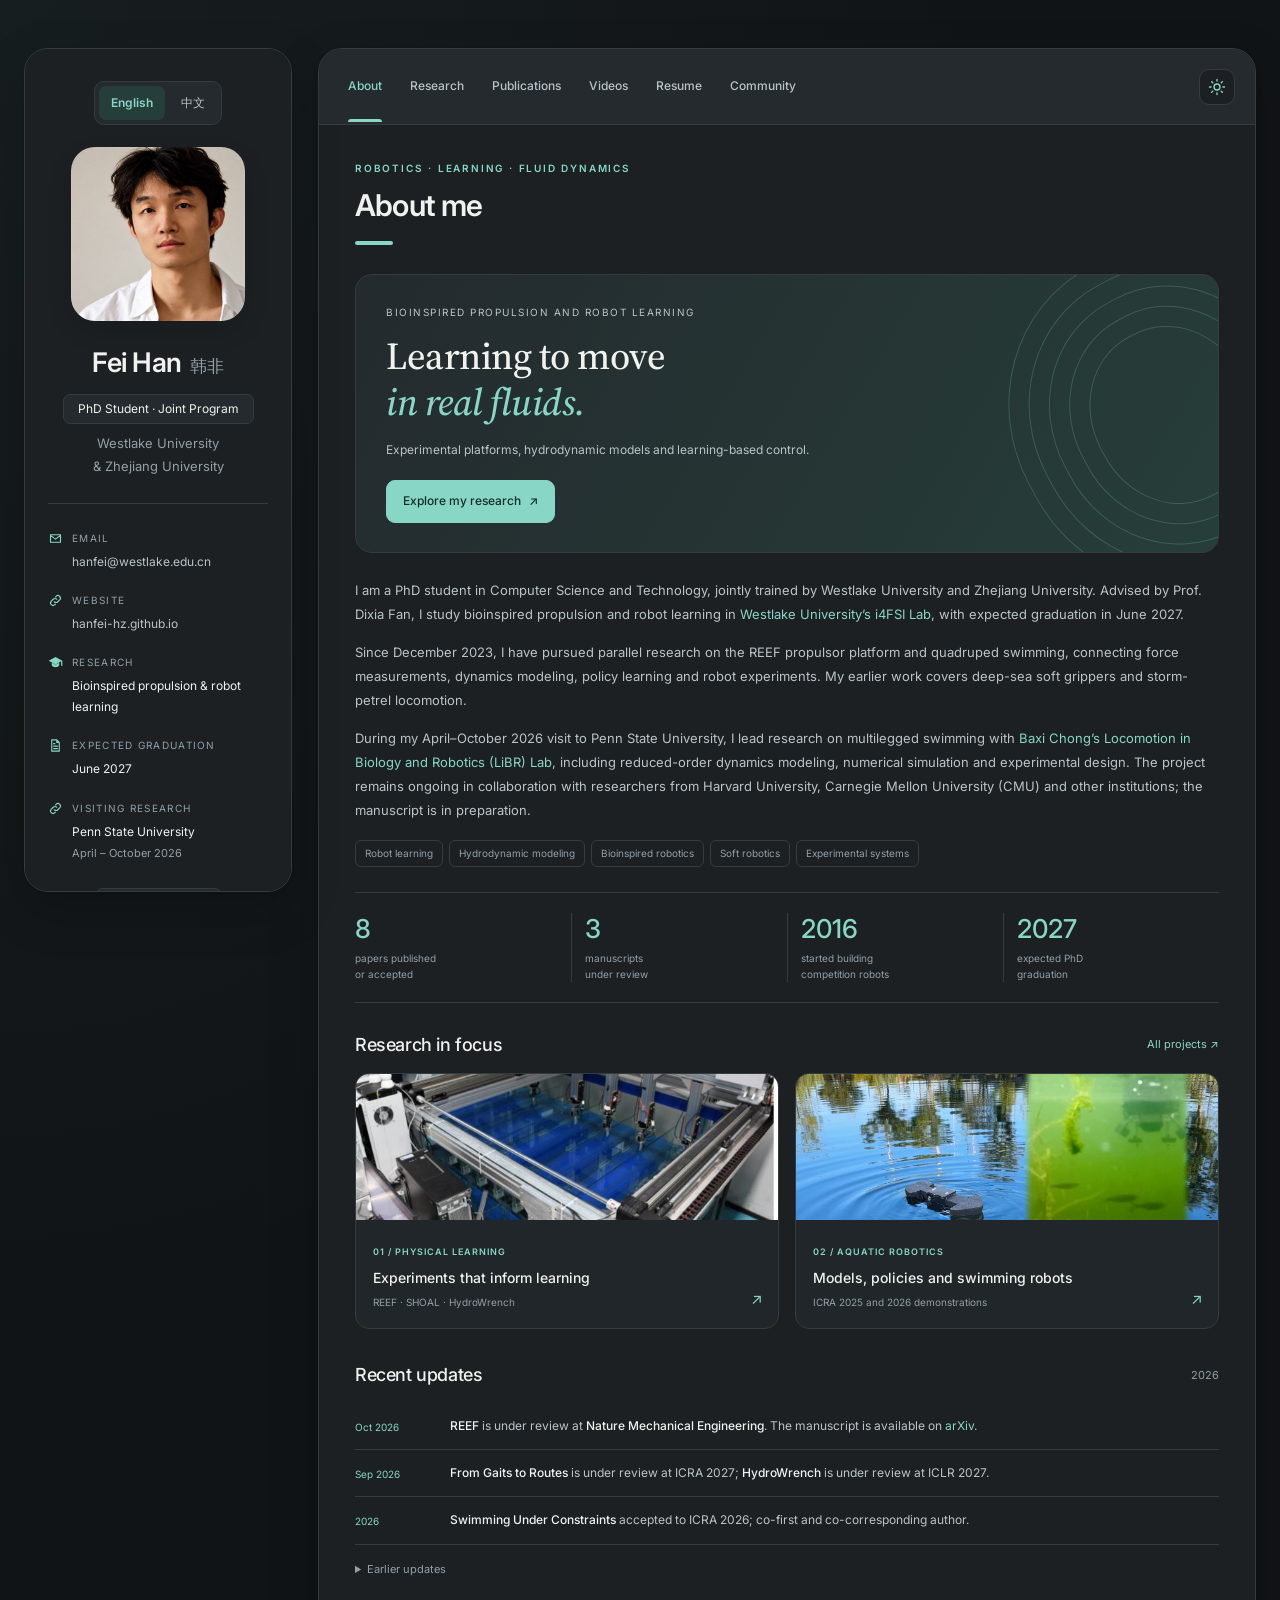
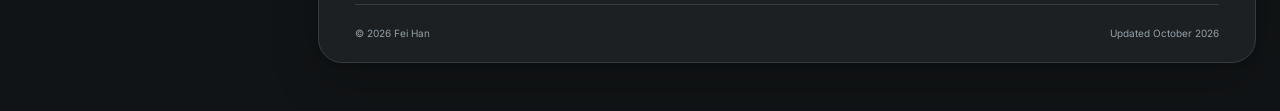
==== index.html @ a7df4912 "Clarify visiting research leadership and simplify RoboMaster roles" ====
<!DOCTYPE html>
<html lang="en"><head><meta charset="UTF-8"><meta name="viewport" content="width=device-width, initial-scale=1.0">
<title>Fei Han · Robot Learning and Bioinspired Robotics</title><meta name="description" content="Fei Han, PhD student jointly trained by Westlake University and Zhejiang University. Bioinspired propulsion, robot learning, hydrodynamic modeling and soft robotics. Expected graduation: June 2027."><meta property="og:title" content="Fei Han · Robotics Research"><meta property="og:description" content="Fei Han, PhD student jointly trained by Westlake University and Zhejiang University. Bioinspired propulsion, robot learning, hydrodynamic modeling and soft robotics. Expected graduation: June 2027."><meta property="og:image" content="https://hanfei-hz.github.io/assets/img/shoal.jpg"><meta property="og:url" content="https://hanfei-hz.github.io/"><meta property="og:locale" content="en_US">
<link rel="canonical" href="https://hanfei-hz.github.io/"><link rel="alternate" hreflang="en" href="https://hanfei-hz.github.io/"><link rel="alternate" hreflang="zh-CN" href="https://hanfei-hz.github.io/zh.html"><link rel="alternate" hreflang="x-default" href="https://hanfei-hz.github.io/"><link rel="icon" href="./assets/favicon.svg" type="image/svg+xml">
<script>document.documentElement.dataset.theme='dark';try{var t=localStorage.getItem('theme');if(t==='light'||t==='dark')document.documentElement.dataset.theme=t;}catch(e){}</script>
<script src="./assets/js/language.js?v=20261021"></script>
<link rel="preconnect" href="https://fonts.googleapis.com"><link rel="preconnect" href="https://fonts.gstatic.com" crossorigin><link href="https://fonts.googleapis.com/css2?family=Inter:wght@400;500;600;700&family=Source+Serif+4:opsz,wght@8..60,500;8..60,600&display=swap" rel="stylesheet"><link rel="stylesheet" href="./assets/css/main.css?v=20261021"></head>
<body><a class="skip-link" href="#about">Skip to content</a><svg width="0" height="0" style="position:absolute" aria-hidden="true">
    <symbol id="i-mail" viewBox="0 0 24 24"><path fill="none" stroke="currentColor" stroke-width="1.8" stroke-linecap="round" stroke-linejoin="round" d="M4 6h16v12H4z M4 7l8 6 8-6"/></symbol>
    <symbol id="i-scholar" viewBox="0 0 24 24"><path fill="currentColor" d="M12 3 1 9l11 6 9-4.9V17h2V9L12 3zm-6 9.2V16c0 1.7 2.7 3.5 6 3.5s6-1.8 6-3.5v-3.8l-6 3.3-6-3.3z"/></symbol>
    <symbol id="i-github" viewBox="0 0 24 24"><path fill="currentColor" d="M12 2a10 10 0 0 0-3.2 19.5c.5.1.7-.2.7-.5v-1.7c-2.8.6-3.4-1.3-3.4-1.3-.5-1.2-1.1-1.5-1.1-1.5-.9-.6.1-.6.1-.6 1 .1 1.5 1 1.5 1 .9 1.6 2.4 1.1 3 .9.1-.7.4-1.1.6-1.4-2.2-.3-4.6-1.1-4.6-5 0-1.1.4-2 1-2.7-.1-.3-.4-1.3.1-2.7 0 0 .8-.3 2.7 1a9.4 9.4 0 0 1 5 0c1.9-1.3 2.7-1 2.7-1 .5 1.4.2 2.4.1 2.7.6.7 1 1.6 1 2.7 0 3.9-2.4 4.7-4.6 5 .4.3.7.9.7 1.9V21c0 .3.2.6.7.5A10 10 0 0 0 12 2z"/></symbol>
    <symbol id="i-rg" viewBox="0 0 24 24"><path fill="currentColor" d="M3 3h18v18H3V3zm5.3 4.2c-1.7 0-2.6.9-2.6 2.9v4.7c0 1.4.5 2 1.6 2h1.6v-1.2h-.9c-.6 0-.8-.3-.8-1v-4.4c0-1.3.4-1.8 1.2-1.8.7 0 1 .4 1 1.2V17h1.5V9.9c0-1.8-.8-2.7-2.6-2.7zm6.8 0c-1.6 0-2.5.9-2.5 2.6v4.6c0 1.8.9 2.7 2.5 2.7s2.5-.9 2.5-2.7v-2.1h-2.4v1.1h1v1.1c0 .9-.4 1.3-1.1 1.3s-1.1-.4-1.1-1.3V9.8c0-.9.4-1.3 1.1-1.3s1.1.4 1.1 1.3v.6h1.4v-.6c0-1.7-.9-2.6-2.5-2.6z"/></symbol>
    <symbol id="i-cv" viewBox="0 0 24 24"><path fill="none" stroke="currentColor" stroke-width="1.8" stroke-linecap="round" stroke-linejoin="round" d="M14 3H6v18h12V7l-4-4zm0 0v4h4M9 13h6M9 17h6M9 9h2"/></symbol>
    <symbol id="i-pdf" viewBox="0 0 24 24"><path fill="none" stroke="currentColor" stroke-width="1.8" stroke-linecap="round" stroke-linejoin="round" d="M14 3H6v18h12V7l-4-4zm0 0v4h4"/></symbol>
    <symbol id="i-link" viewBox="0 0 24 24"><path fill="none" stroke="currentColor" stroke-width="1.8" stroke-linecap="round" stroke-linejoin="round" d="M10 14a4 4 0 0 0 5.7 0l3-3a4 4 0 0 0-5.7-5.7l-1 1M14 10a4 4 0 0 0-5.7 0l-3 3a4 4 0 0 0 5.7 5.7l1-1"/></symbol>
    <symbol id="i-play" viewBox="0 0 24 24"><path fill="currentColor" d="M8 5v14l11-7z"/></symbol>
    <symbol id="i-code" viewBox="0 0 24 24"><path fill="none" stroke="currentColor" stroke-width="1.8" stroke-linecap="round" stroke-linejoin="round" d="m8 8-4 4 4 4m8-8 4 4-4 4m-6 3 4-14"/></symbol>
    <symbol id="i-quote" viewBox="0 0 24 24"><path fill="none" stroke="currentColor" stroke-width="1.8" stroke-linecap="round" stroke-linejoin="round" d="M8 9H5v6h4V9m0 6c0 2-1 3-3 3m12-9h-3v6h4V9m0 6c0 2-1 3-3 3"/></symbol>
    <symbol id="i-sun" viewBox="0 0 24 24"><g fill="none" stroke="currentColor" stroke-width="1.8" stroke-linecap="round"><circle cx="12" cy="12" r="4"/><path d="M12 2v2M12 20v2M4.9 4.9l1.4 1.4M17.7 17.7l1.4 1.4M2 12h2M20 12h2M4.9 19.1l1.4-1.4M17.7 6.3l1.4-1.4"/></g></symbol>
    <symbol id="i-moon" viewBox="0 0 24 24"><path fill="none" stroke="currentColor" stroke-width="1.8" stroke-linejoin="round" d="M20 14.5A8 8 0 0 1 9.5 4 8 8 0 1 0 20 14.5z"/></symbol>
    <symbol id="i-menu" viewBox="0 0 24 24"><path fill="none" stroke="currentColor" stroke-width="1.8" stroke-linecap="round" d="M4 7h16M4 12h16M4 17h16"/></symbol>
  </svg>
<div class="site-shell" id="top"><aside class="profile-card" aria-label="Profile">
      <nav class="language-switch" aria-label="Language"><a href="./index.html?lang=en" data-language="en" lang="en" aria-current="page">English</a><a href="./zh.html?lang=zh" data-language="zh" lang="zh-CN" >中文</a></nav>
      <div class="profile-top"><img class="portrait" src="./assets/img/portrait-neutral.jpg" alt="Portrait of Fei Han" width="560" height="558"><div class="profile-identity"><h1>Fei Han <span lang="zh-CN">韩非</span></h1><p class="role-label">PhD Student · Joint Program</p><p class="profile-affiliation">Westlake University<br>&amp; Zhejiang University</p></div></div>
      <button class="contact-toggle" id="contact-toggle" aria-expanded="false" aria-controls="profile-details">Contact &amp; links <span aria-hidden="true">⌄</span></button>
      <div class="profile-details" id="profile-details"><div class="profile-divider"></div><dl class="profile-facts">
      <div><dt><svg class="ic" aria-hidden="true"><use href="#i-mail"/></svg> Email</dt><dd><a href="mailto:hanfei@westlake.edu.cn">hanfei@westlake.edu.cn</a></dd></div>
      <div><dt><svg class="ic" aria-hidden="true"><use href="#i-link"/></svg> Website</dt><dd><a href="https://hanfei-hz.github.io/">hanfei-hz.github.io</a></dd></div>
      <div><dt><svg class="ic" aria-hidden="true"><use href="#i-scholar"/></svg> Research</dt><dd>Bioinspired propulsion &amp; robot learning</dd></div>
      <div><dt><svg class="ic" aria-hidden="true"><use href="#i-cv"/></svg> Expected graduation</dt><dd>June 2027</dd></div>
      <div><dt><svg class="ic" aria-hidden="true"><use href="#i-link"/></svg> Visiting research</dt><dd>Penn State University<span>April – October 2026</span></dd></div></dl>
      <ul class="links"><li><a class="pill" href="https://scholar.google.com/citations?user=3WVj0IoAAAAJ" target="_blank" rel="noopener"><svg class="ic" aria-hidden="true"><use href="#i-scholar"/></svg>Google Scholar</a></li><li><a class="pill" href="https://github.com/HanFei-hz" target="_blank" rel="noopener"><svg class="ic" aria-hidden="true"><use href="#i-github"/></svg>GitHub</a></li><li><a class="pill" href="https://www.researchgate.net/profile/Fei-Han-60" target="_blank" rel="noopener"><svg class="ic" aria-hidden="true"><use href="#i-rg"/></svg>ResearchGate</a></li><li><a class="pill pill-solid" href="#experience"><svg class="ic" aria-hidden="true"><use href="#i-cv"/></svg>CVs in English &amp; Chinese</a></li></ul>
      <p class="profile-note">Experiments, models and learning<br>for robots in real fluids.</p></div></aside><main class="content-card" id="main-content"><header class="panel-toolbar"><nav class="tab-nav" aria-label="Main sections"><a class="tab-link" id="tab-about" href="#about" aria-controls="about">About</a><a class="tab-link" id="tab-research" href="#research" aria-controls="research">Research</a><a class="tab-link" id="tab-publications" href="#publications" aria-controls="publications">Publications</a><a class="tab-link" id="tab-videos" href="#videos" aria-controls="videos">Videos</a><a class="tab-link" id="tab-experience" href="#experience" aria-controls="experience">Resume</a><a class="tab-link" id="tab-life" href="#life" aria-controls="life">Community</a></nav><button class="icon-btn" id="theme-toggle" aria-label="Switch color theme"><svg class="ic ic-moon" aria-hidden="true"><use href="#i-moon"/></svg><svg class="ic ic-sun" aria-hidden="true"><use href="#i-sun"/></svg></button></header><section class="panel" id="about" aria-labelledby="tab-about" tabindex="0"><p class="eyebrow">Robotics · Learning · Fluid dynamics</p><h2 class="section-title">About me</h2>
      <div class="intro-banner"><p class="intro-label">Bioinspired propulsion and robot learning</p><h3>Learning to move<br><em>in real fluids.</em></h3><p>Experimental platforms, hydrodynamic models and learning-based control.</p><a class="pill pill-solid" href="#research">Explore my research <span aria-hidden="true">↗</span></a><div class="flow-art" aria-hidden="true"><i></i><i></i><i></i><i></i><i></i></div></div>
      <div class="bio"><p>I am a PhD student in Computer Science and Technology, jointly trained by Westlake University and Zhejiang University. Advised by Prof. Dixia Fan, I study bioinspired propulsion and robot learning in <a href="https://i4fsi.lab.westlake.edu.cn/" target="_blank" rel="noopener">Westlake University’s i4FSI Lab</a>, with expected graduation in June 2027.</p>
      <p>Since December 2023, I have pursued parallel research on the REEF propulsor platform and quadruped swimming, connecting force measurements, dynamics modeling, policy learning and robot experiments. My earlier work covers deep-sea soft grippers and storm-petrel locomotion.</p>
      <p>During my April–October 2026 visit to Penn State University, I lead research on multilegged swimming with <a href="https://sites.psu.edu/libr/" target="_blank" rel="noopener">Baxi Chong’s Locomotion in Biology and Robotics (LiBR) Lab</a>, including reduced-order dynamics modeling, numerical simulation and experimental design. The project remains ongoing in collaboration with researchers from Harvard University, Carnegie Mellon University (CMU) and other institutions; the manuscript is in preparation.</p></div>
      <ul class="tags"><li>Robot learning</li><li>Hydrodynamic modeling</li><li>Bioinspired robotics</li><li>Soft robotics</li><li>Experimental systems</li></ul>
      <section class="stats" aria-label="Research at a glance"><div><strong>8</strong><span>papers published<br>or accepted</span></div><div><strong>3</strong><span>manuscripts<br>under review</span></div><div><strong>2016</strong><span>started building<br>competition robots</span></div><div><strong>2027</strong><span>expected PhD<br>graduation</span></div></section>
      <div class="section-heading"><h3>Research in focus</h3><a href="#research">All projects ↗</a></div><div class="focus-grid"><a class="focus-card" href="#research"><img src="./assets/img/shoal.jpg" alt="SHOAL experimental platform" width="1200" height="721"><div><span class="theme-kicker">01 / Physical learning</span><h4>Experiments that inform learning</h4><p>REEF · SHOAL · HydroWrench</p></div><span class="card-arrow" aria-hidden="true">↗</span></a><a class="focus-card" href="#videos"><img src="./assets/img/lts_outdoor.jpg" alt="Quadrupedal swimming robot" width="1400" height="800"><div><span class="theme-kicker">02 / Aquatic robotics</span><h4>Models, policies and swimming robots</h4><p>ICRA 2025 and 2026 demonstrations</p></div><span class="card-arrow" aria-hidden="true">↗</span></a></div>
      <section class="news-block" id="news"><div class="section-heading"><h3>Recent updates</h3><span class="muted">2026</span></div><ol class="news">
      <li><time>Oct 2026</time><p><strong>REEF</strong> is under review at <strong>Nature Mechanical Engineering</strong>. The manuscript is available on <a href="https://arxiv.org/abs/2609.14254" target="_blank" rel="noopener">arXiv</a>.</p></li>
      <li><time>Sep 2026</time><p><strong>From Gaits to Routes</strong> is under review at ICRA 2027; <strong>HydroWrench</strong> is under review at ICLR 2027.</p></li>
      <li><time>2026</time><p><strong>Swimming Under Constraints</strong> accepted to ICRA 2026; co-first and co-corresponding author.</p></li></ol><details class="older-news"><summary>Earlier updates</summary><ol class="news"><li><time>Apr 2026</time><p>Started the April–October visiting appointment at Penn State University.</p></li><li><time>2025</time><p><strong>Learn to Swim</strong> published at ICRA 2025.</p></li><li><time>2023</time><p>Storm-petrel learning research published in <em>Bioinspiration &amp; Biomimetics</em>.</p></li></ol></details></section></section><section class="panel" id="research" aria-labelledby="tab-research" tabindex="0"><h2 class="section-title">Research projects</h2><p class="section-intro">My work links experimental systems with models and learning algorithms. The REEF platform and quadruped swimmer are parallel parts of a continuing doctoral research program.</p><article class="theme"><figure class="theme-media"><img src="./assets/img/shoal.jpg" alt="SHOAL experimental array" loading="lazy" class=""></figure><div class="theme-body"><p class="project-date">Dec 2023 – present · Doctoral research</p><h3>REEF and learning in real fluids</h3><p>Contribute to the REEF platform and learning-control pipeline: synchronized experiments, force-feedback data, hydrodynamic modeling, imitation learning, offline learning and online adaptation. Related work develops HydroWrench, a dataset and benchmark for dynamic-load reconstruction.</p><p class="theme-refs">Nature Mechanical Engineering · Under review / HydroWrench · ICLR 2027 · Under review</p></div></article><article class="theme"><figure class="theme-media"><img src="./assets/img/lts_outdoor.jpg" alt="Quadrupedal swimming robot in an outdoor pond" loading="lazy" class=""></figure><div class="theme-body"><p class="project-date">Dec 2023 – present · Parallel work with REEF</p><h3>Quadruped swimming and robot learning</h3><p>Collect experimental force data and build an LSTM hydrodynamic model for multi-objective gait optimization. Study safe reinforcement learning, leg-phase coordination, swimming behavior planning and skill distillation, connecting single-leg experiments with whole-robot validation.</p><p class="theme-refs">Learn to Swim · ICRA 2025 / Swimming Under Constraints · ICRA 2026 / From Gaits to Routes · ICRA 2027</p></div></article><div class="service-card"><h3>Applied collaboration with DEEP Robotics</h3><p class="project-date">Arctic expedition application · Aug 2025</p><p>The collaboration adopted my force-testing, modeling and motion-parameter-optimization framework. I participated in discussions on specialized foot design as a project contributor.</p></div><h3 class="section-subtitle">Visiting and earlier research</h3><div class="service-card"><p class="project-date">Apr 2026 – present · Visit to Penn State: Apr – Oct 2026</p><h3>Multilegged swimming</h3><p>Lead research on multilegged swimming, including reduced-order dynamics modeling, numerical simulation and experimental design. This ongoing project involves collaboration with researchers from Harvard University, Carnegie Mellon University (CMU) and other institutions. The manuscript is in preparation.</p><p class="theme-refs"><a href="https://sites.psu.edu/libr/" target="_blank" rel="noopener">Baxi Chong’s LiBR Lab · Penn State</a></p></div><article class="theme"><figure class="theme-media"><img src="./assets/img/petrel_model.jpg" alt="Storm-petrel morphological model" loading="lazy" class="fit"></figure><div class="theme-body"><p class="project-date">Jul 2022 – Oct 2023 · Westlake University</p><h3>Storm-petrel locomotion</h3><p>Combine air–water modeling with deep reinforcement learning to study pattering and sea-anchoring. This project began during my research-assistant appointment and continued into the beginning of my PhD.</p><p class="theme-refs">Bioinspiration &amp; Biomimetics · 2023 · Co-first author</p></div></article><article class="theme"><figure class="theme-media"><img src="./assets/img/soft-gripper.jpg" alt="Deep-sea soft gripper prototype" loading="lazy" class="fit"></figure><div class="theme-body"><p class="project-date">Sep 2019 – Jun 2022 · MEng research</p><h3>Deep-sea soft robotic gripper</h3><p>As a core student contributor, led structural design, fabrication, sensing and control development. Discussed technical approaches with my advisor and guided junior students in implementation and experiments. Also contributed to background research and preparation of project proposal materials.</p><p class="theme-refs">NSFC Major Research Plan Integrated Project 92048302 · Fundamental Research on Robots Combining Rigid, Flexible and Soft Structures for Operations in Extreme Environments</p></div></article><article class="theme"><figure class="theme-media"><img src="./assets/img/robomaster-team.webp" alt="RoboMaster robots and Zhengzhou University team" loading="lazy" class="fit"></figure><div class="theme-body"><p class="project-date">Sep 2016 – 2019 · Zhengzhou University</p><h3>RoboMaster development and team leadership</h3><p>Participated in the 2017, 2018 and 2019 seasons; captain in the 2017–2018 academic year. Developed STM32 hardware and C control software for infantry, hero, engineer, aerial and sentry robots. As captain, coordinated technical planning, task allocation, schedules and system integration.</p><p class="theme-refs">Embedded systems · Robot integration · Team coordination</p></div></article></section><section class="panel" id="publications" aria-labelledby="tab-publications" tabindex="0"><div class="section-head"><h2 class="section-title">Publications</h2><div class="filters" role="group" aria-label="Filter publications"><button class="chip is-active" data-filter="all">All</button><button class="chip" data-filter="published">Published / accepted</button><button class="chip" data-filter="review">Under review</button></div></div><p class="legend">* Equal contribution · ✉ Corresponding author · My name is in bold.</p><h3 class="pub-group" data-group="published">Published and accepted</h3><ol class="pubs"><li class="pub " data-status="published"><figure class="pub-thumb"><img src="./assets/img/saferl_framework.jpg" alt="Swimming Under Constraints: A Safe Reinforcement Learning Framework for Quadrupedal Bio-Inspired Propulsion" loading="lazy"></figure><div class="pub-body"><p class="venue"><span class="badge badge-pub">Accepted</span> ICRA 2026</p><h4>Swimming Under Constraints: A Safe Reinforcement Learning Framework for Quadrupedal Bio-Inspired Propulsion</h4><p class="authors">Xinyu Cui*, <b>Fei Han</b>*✉, Hang Xu, Yongcheng Zeng, Luoyang Sun, Ruizhi Zhang, Jian Zhao, Haifeng Zhang, Weikun Li, Hao Chen, Jun Wang, Dixia Fan✉</p><p class="tldr">Studies safe reinforcement learning for quadrupedal swimming, combining force constraints, leg-phase coordination and transfer from single-leg policies to whole-body motion.</p><div class="pub-links"><a href="https://arxiv.org/abs/2603.04073" target="_blank" rel="noopener">arXiv</a><a href="https://arxiv.org/pdf/2603.04073v1" target="_blank" rel="noopener">PDF</a><a href="#video-icra2026">Video</a><button data-bib="bib-saferl"><svg class="ic" aria-hidden="true"><use href="#i-quote"/></svg>BibTeX</button></div></div></li><li class="pub " data-status="published"><figure class="pub-thumb"><img src="./assets/img/lts_experiment.jpg" alt="Learn to Swim: Data-Driven LSTM Hydrodynamic Model for Quadruped Robot Gait Optimization" loading="lazy"></figure><div class="pub-body"><p class="venue"><span class="badge badge-pub">Published</span> ICRA 2025 · pp. 10261–10267</p><h4>Learn to Swim: Data-Driven LSTM Hydrodynamic Model for Quadruped Robot Gait Optimization</h4><p class="authors"><b>Fei Han</b>, Pengming Guo, Hao Chen, Weikun Li, Jingbo Ren, Naijun Liu, Ning Yang, Dixia Fan✉</p><p class="tldr">Builds an LSTM hydrodynamic model from experimental force data and uses it for multi-objective swimming-gait optimization and robot validation.</p><div class="pub-links"><a href="https://doi.org/10.1109/ICRA55743.2025.11128080" target="_blank" rel="noopener">DOI</a><a href="https://arxiv.org/abs/2505.03146" target="_blank" rel="noopener">arXiv</a><a href="https://github.com/HanFei-hz/Dog_LSTM" target="_blank" rel="noopener">Code</a><a href="#video-icra2025">Video</a><button data-bib="bib-lts"><svg class="ic" aria-hidden="true"><use href="#i-quote"/></svg>BibTeX</button></div></div></li><li class="pub " data-status="published"><figure class="pub-thumb"><img src="./assets/img/petrel_drl.jpg" alt="Exploring Storm Petrel Pattering and Sea-Anchoring Using Deep Reinforcement Learning" loading="lazy"></figure><div class="pub-body"><p class="venue"><span class="badge badge-pub">Published</span> Bioinspiration &amp; Biomimetics · 2023 · 18(6): 066016</p><h4>Exploring Storm Petrel Pattering and Sea-Anchoring Using Deep Reinforcement Learning</h4><p class="authors">Jiaqi Xue*, <b>Fei Han</b>*, Brett Klaassen van Oorschot, Glenna Clifton, Dixia Fan✉</p><p class="tldr">Combines a morphological model, air–water forces and deep reinforcement learning to study storm-petrel pattering and sea-anchoring behaviors.</p><div class="pub-links"><a href="https://doi.org/10.1088/1748-3190/ad00a2" target="_blank" rel="noopener">DOI</a><button data-bib="bib-petrel"><svg class="ic" aria-hidden="true"><use href="#i-quote"/></svg>BibTeX</button></div></div></li><li class="pub pub-compact" data-status="published"><div class="pub-body"><p class="venue"><span class="badge badge-pub">Published</span> Physics of Fluids · 2023 · 35(10): 101914</p><h4>Force Decomposition on Flapping Flexible Plate via Impulse Theory and Dynamic Mode Decomposition</h4><p class="authors">Linlin Kang, Shiying Xiong, Buchen Wu, Chao Li, Mingming Ge, Dehan Yuan, <b>Fei Han</b>, Weicheng Cui</p><p class="tldr">Uses impulse theory and dynamic mode decomposition to analyze fluid forces on a flapping flexible plate.</p><div class="pub-links"><a href="https://doi.org/10.1063/5.0169989" target="_blank" rel="noopener">DOI</a></div></div></li><li class="pub pub-compact" data-status="published"><div class="pub-body"><p class="venue"><span class="badge badge-pub">Published</span> Physics of Fluids · 2023 · 35(9): 091904</p><h4>Propulsive Performance and Vortex Dynamics of Jellyfish-like Propulsion with Burst-and-Coast Strategy</h4><p class="authors">Linlin Kang, An-Kang Gao, <b>Fei Han</b>, Weicheng Cui, Xi-Yun Lu</p><p class="tldr">Examines the propulsion and vortex dynamics of jellyfish-like motion using a burst-and-coast strategy.</p><div class="pub-links"><a href="https://doi.org/10.1063/5.0160878" target="_blank" rel="noopener">DOI</a></div></div></li><li class="pub " data-status="published"><figure class="pub-thumb"><img src="./assets/img/soft-gripper.jpg" alt="Design of a Composite-Cavity Bioinspired Soft Hand for Underwater Grasping" loading="lazy"></figure><div class="pub-body"><p class="venue"><span class="badge badge-pub">Published</span> Robot · 2023 · 45(2): 207–217 · In Chinese</p><h4>Design of a Composite-Cavity Bioinspired Soft Hand for Underwater Grasping</h4><p class="authors"><b>Fei Han</b>, Daohui Zhang, Xingang Zhao, et al.</p><p class="tldr">Develops a composite-cavity soft gripper for underwater manipulation, covering structural design, fabrication and experimental evaluation.</p><div class="pub-links"><a href="https://doi.org/10.13973/j.cnki.robot.210473" target="_blank" rel="noopener">DOI</a></div></div></li><li class="pub " data-status="published"><figure class="pub-thumb"><img src="./assets/img/soft-gripper-control.webp" alt="Human-Robot Interaction Control of a Soft Hand Based on a Curvature Prediction Model" loading="lazy"></figure><div class="pub-body"><p class="venue"><span class="badge badge-pub">Published</span> Automation &amp; Instrumentation · 2022 · 37(7): 43–47 · In Chinese</p><h4>Human-Robot Interaction Control of a Soft Hand Based on a Curvature Prediction Model</h4><p class="authors"><b>Fei Han</b>, Daohui Zhang, Xingang Zhao</p><p class="tldr">Models soft-finger bending with an LSTM predictor and develops human–robot interaction control with a data glove.</p><div class="pub-links"><a href="https://doi.org/10.19557/j.cnki.1001-9944.2022.07.009" target="_blank" rel="noopener">DOI</a></div></div></li><li class="pub pub-compact" data-status="published"><div class="pub-body"><p class="venue"><span class="badge badge-pub">Published</span> IEEE ROBIO · 2021</p><h4>An Underwater Soft Claw Based on Bionic Principle</h4><p class="authors">Yanxu Sun, <b>Fei Han</b>, Daohui Zhang, Xingang Zhao, Dan Ye</p><p class="tldr">Investigates the design and operation of a bioinspired soft claw for underwater grasping.</p><div class="pub-links"></div></div></li></ol><h3 class="pub-group" data-group="review">Under review</h3><ol class="pubs"><li class="pub " data-status="review"><figure class="pub-thumb"><img src="./assets/img/reef_overview.jpg" alt="Embracing Flow Unsteadiness: A High-Throughput Learning Platform Enables Vortex-Exploiting Bioinspired Propulsion" loading="lazy"></figure><div class="pub-body"><p class="venue"><span class="badge badge-review">Under review</span> Nature Mechanical Engineering</p><h4>Embracing Flow Unsteadiness: A High-Throughput Learning Platform Enables Vortex-Exploiting Bioinspired Propulsion</h4><p class="authors"><b>Fei Han</b>*, Xinyu Cui*, Zhipeng Wang*, Ning Yang, Hang Xu, Haifeng Zhang, Zhongming Hu, Jun Wang, Junfeng Du, Dixia Fan✉</p><p class="tldr">REEF combines the SHOAL experimental platform with imitation, offline and online learning to study propulsion policies that exploit unsteady fluid interactions.</p><div class="pub-links"><a href="https://arxiv.org/abs/2609.14254" target="_blank" rel="noopener">arXiv</a><a href="https://arxiv.org/pdf/2609.14254v1" target="_blank" rel="noopener">PDF</a><button data-bib="bib-reef"><svg class="ic" aria-hidden="true"><use href="#i-quote"/></svg>BibTeX</button></div></div></li><li class="pub pub-compact" data-status="review"><div class="pub-body"><p class="venue"><span class="badge badge-review">Under review</span> ICRA 2027</p><h4>From Gaits to Routes: Execution-Aware Hybrid Behavior Planning for Quadrupedal Swimming with Experiment-Calibrated Hydrodynamics</h4><p class="tldr">Studies hybrid behavior planning and skill distillation for quadrupedal swimming in an experiment-calibrated hydrodynamic simulator.</p><div class="pub-links"></div></div></li><li class="pub pub-compact" data-status="review"><div class="pub-body"><p class="venue"><span class="badge badge-review">Under review</span> ICLR 2027</p><h4>HydroWrench: A Dataset and Benchmark for Dynamic Load Reconstruction in Bioinspired Aquatic Mechanisms</h4><p class="tldr">Builds a dataset and evaluation benchmark for reconstructing dynamic loads from motion commands in bioinspired aquatic mechanisms.</p><div class="pub-links"></div></div></li></ol><p class="more">Also on <a href="https://scholar.google.com/citations?user=3WVj0IoAAAAJ" target="_blank" rel="noopener">Google Scholar</a>.</p></section><section class="panel" id="videos" aria-labelledby="tab-videos" tabindex="0"><h2 class="section-title">ICRA videos</h2><p class="section-intro">Quadrupedal swimming experiments on hydrodynamic modeling, gait optimization and safe reinforcement learning.</p><div class="videos"><figure class="video-card" id="video-icra2025"><div class="video-frame"><video controls preload="metadata" playsinline poster="./assets/img/icra2025-video-poster.jpg"><source src="./assets/videos/icra2025.mp4" type="video/mp4">Your browser does not support HTML video.</video></div><figcaption><span class="badge badge-pub">ICRA 2025</span> Learn to Swim</figcaption></figure><figure class="video-card" id="video-icra2026"><div class="video-frame"><video controls preload="metadata" playsinline poster="./assets/img/icra2026-video-poster.jpg"><source src="./assets/videos/icra2026.mp4" type="video/mp4">Your browser does not support HTML video.</video></div><figcaption><span class="badge badge-pub">ICRA 2026</span> Swimming Under Constraints</figcaption></figure></div></section><section class="panel" id="experience" aria-labelledby="tab-experience" tabindex="0"><h2 class="section-title">Education and experience</h2><h3 class="section-subtitle">Education</h3><ol class="timeline"><li><time>Aug 2023 – Jun 2027 (expected)</time><h4>Joint PhD Program · Westlake University &amp; Zhejiang University</h4><p>Computer Science and Technology · Advisor: Prof. Dixia Fan. Research at <a href="https://i4fsi.lab.westlake.edu.cn/" target="_blank" rel="noopener">Westlake University’s i4FSI Lab</a>.</p></li><li><time>Sep 2019 – Jun 2022</time><h4>MEng · University of Chinese Academy of Sciences</h4><p>Pattern Recognition and Intelligent Systems. Research at the State Key Laboratory of Robotics, Shenyang Institute of Automation, Chinese Academy of Sciences.</p></li><li><time>Sep 2015 – Jul 2019</time><h4>BEng · Zhengzhou University</h4><p>Measurement and Control Technology and Instruments.</p></li></ol><h3 class="section-subtitle">Research appointments</h3><ol class="timeline"><li><time>Apr – Oct 2026</time><h4>Visiting Scholar · Pennsylvania State University</h4><p><a href="https://sites.psu.edu/libr/" target="_blank" rel="noopener">Baxi Chong’s LiBR Lab</a>. Lead multilegged-swimming research, including reduced-order modeling, numerical simulation and experimental design. The collaboration continues beyond the visiting period.</p></li><li><time>Jul 2022 – Aug 2023</time><h4>Research Assistant · Westlake University</h4><p>Storm-petrel locomotion research, modeling, data analysis and scientific writing.</p></li></ol><h3 class="section-subtitle">Research timeline</h3><ol class="timeline"><li><time>Apr 2026 – present</time><h4>Multilegged swimming collaboration</h4><p>Lead multilegged-swimming research and experimental design in an ongoing collaboration with Baxi Chong’s team and researchers from Harvard University, Carnegie Mellon University and other institutions; manuscript in preparation.</p></li><li><time>Dec 2023 – present</time><h4>Bioinspired propulsion and robot learning</h4><p>REEF and quadruped swimming experiments developed in parallel; papers are milestones within this continuing research.</p></li><li><time>Jul 2022 – Oct 2023</time><h4>Storm-petrel locomotion</h4><p>Research-assistant stage through early PhD study.</p></li><li><time>Sep 2019 – Jun 2022</time><h4>Deep-sea soft robotic gripper</h4><p>Personal MEng research period; design, fabrication, sensing, control and proposal preparation.</p></li><li><time>Sep 2016 – 2019</time><h4>RoboMaster</h4><p>Captain, 2017–2018 academic year.</p></li></ol><h3 class="section-subtitle">Download a CV</h3><p class="section-intro">Two-page CVs with QR codes for my homepage and research groups. Choose the research context and language.</p><div class="cv-downloads"><article class="cv-option"><h3>Industry research</h3><p>Projects, technical contributions and team leadership.</p><div class="pub-links"><a href="./assets/files/cv-industry-en.pdf?v=20261021-lead" target="_blank" rel="noopener" lang="en">English PDF <svg class="ic" aria-hidden="true"><use href="#i-pdf"/></svg></a><a href="./assets/files/cv-industry-zh.pdf?v=20261021-lead" target="_blank" rel="noopener" lang="zh-CN">中文 PDF <svg class="ic" aria-hidden="true"><use href="#i-pdf"/></svg></a></div></article><article class="cv-option"><h3>Academic research</h3><p>Research, publications and academic service.</p><div class="pub-links"><a href="./assets/files/cv-academic-en.pdf?v=20261021-lead" target="_blank" rel="noopener" lang="en">English PDF <svg class="ic" aria-hidden="true"><use href="#i-pdf"/></svg></a><a href="./assets/files/cv-academic-zh.pdf?v=20261021-lead" target="_blank" rel="noopener" lang="zh-CN">中文 PDF <svg class="ic" aria-hidden="true"><use href="#i-pdf"/></svg></a></div></article></div><h3 class="section-subtitle">Selected honors</h3><ul class="achievement-list"><li><time>2017 / 2018</time><p>RoboMaster · Third Prize in the 2017 Western Regional and 2018 Central Regional competitions.</p></li><li><time>2017</time><p>National Undergraduate Electronics Design Contest · Second Prize, Henan Region, undergraduate division.</p></li><li><time>2018</time><p>Zhengzhou University “Creating Youth” Entrepreneurship Competition · Special Prize for the 3D Scanner project.</p></li></ul></section><section class="panel" id="life" aria-labelledby="tab-life" tabindex="0"><h2 class="section-title">Service and community</h2><p class="section-intro">Teaching through outreach, organizing exchanges and contributing to campus life are part of my development as a researcher.</p><div class="service-grid"><article class="service-card"><h3>IROS 2025 campus visits and exchange</h3><p>As a core organizer and presenter for laboratory-hosted visits to Westlake University, welcomed professors, researchers and industry guests. Introduced the university, laboratory research and results, and discussed bioinspired robotics, fluid mechanics and intelligent control.</p></article><article class="service-card"><h3>Laboratory open days and science outreach</h3><p>Repeatedly hosted primary and secondary school visits organized by the School of Engineering, introducing research platforms and explaining bioinspired robotics and fluid mechanics.</p></article><article class="service-card"><h3>Conference volunteering</h3><p>Supported conference organization and on-site service at an intelligent-fluids academic meeting hosted by the School of Engineering.</p></article><article class="service-card"><h3>Undergraduate residential-college exchanges</h3><p>Shared research experiences and reflections on postgraduate study as a senior graduate student, helping undergraduates explore research and future study.</p></article><article class="service-card"><h3>Westlake University Xinyue Choir</h3><p>Participated in group rehearsals and university performances, learning through musical practice and collaboration.</p></article><article class="service-card"><h3>Exercise and life outside research</h3><p>Maintain regular exercise alongside research, with interests in badminton, fitness, singing and photography.</p></article></div><h3 class="section-subtitle">Engineering memories</h3><div class="archive-gallery"><figure><img src="./assets/img/robomaster-team.webp" alt="RoboMaster team and robot platforms" loading="lazy"><figcaption>RoboMaster robots and team during undergraduate study.</figcaption></figure><figure><img src="./assets/img/soft-gripper-control.webp" alt="Data-glove interaction with a soft robotic hand" loading="lazy"><figcaption>Data-glove interaction experiments with the soft gripper during MEng research.</figcaption></figure></div><h3 class="section-subtitle">Code and tools</h3><ul class="repos"><li><a href="https://github.com/HanFei-hz/Dog_LSTM" target="_blank" rel="noopener"><b>Dog_LSTM</b><span>LSTM hydrodynamics and gait optimization</span></a></li><li><a href="https://github.com/HanFei-hz/Leg_offlineDRL" target="_blank" rel="noopener"><b>Leg_offlineDRL</b><span>Offline reinforcement learning for a swimming leg</span></a></li><li><a href="https://github.com/HanFei-hz/WaterLily" target="_blank" rel="noopener"><b>WaterLily</b><span>CFD experiments for flapping and undulating bodies</span></a></li><li><a href="./assets/files/rl_explorer.html" target="_blank" rel="noopener"><b>RL Explorer</b><span>Interactive reinforcement-learning knowledge graph (English)</span></a></li></ul></section>
<footer class="footer"><p>© 2026 Fei Han</p><p>Updated October 2026</p></footer></main></div>
<dialog class="bib-dialog" id="bib-dialog"><form method="dialog"><div class="bib-head"><strong>BibTeX</strong><div><button type="button" class="chip" id="bib-copy">Copy</button><button class="chip">Close</button></div></div><pre id="bib-text"></pre></form></dialog>
<template id="bib-reef">@article{han2026reef,
  title   = {Embracing Flow Unsteadiness: A High-Throughput Learning Platform Enables Vortex-Exploiting Bioinspired Propulsion},
  author  = {Han, Fei and Cui, Xinyu and Wang, Zhipeng and Yang, Ning and Xu, Hang and Zhang, Haifeng and Hu, Zhongming and Wang, Jun and Du, Junfeng and Fan, Dixia},
  journal = {arXiv preprint arXiv:2609.14254},
  year    = {2026},
  doi     = {10.48550/arXiv.2609.14254}
}</template>
<template id="bib-saferl">@inproceedings{cui2026swimming,
  title     = {Swimming Under Constraints: A Safe Reinforcement Learning Framework for Quadrupedal Bio-Inspired Propulsion},
  author    = {Cui, Xinyu and Han, Fei and Xu, Hang and Zeng, Yongcheng and Sun, Luoyang and Zhang, Ruizhi and Zhao, Jian and Zhang, Haifeng and Li, Weikun and Chen, Hao and Wang, Jun and Fan, Dixia},
  booktitle = {2026 IEEE International Conference on Robotics and Automation (ICRA)},
  year      = {2026},
  note      = {arXiv:2603.04073}
}</template>
<template id="bib-lts">@inproceedings{han2025learn,
  title     = {Learn to Swim: Data-Driven LSTM Hydrodynamic Model for Quadruped Robot Gait Optimization},
  author    = {Han, Fei and Guo, Pengming and Chen, Hao and Li, Weikun and Ren, Jingbo and Liu, Naijun and Yang, Ning and Fan, Dixia},
  booktitle = {2025 IEEE International Conference on Robotics and Automation (ICRA)},
  pages     = {10261--10267},
  year      = {2025},
  doi       = {10.1109/ICRA55743.2025.11128080}
}</template>
<template id="bib-petrel">@article{xue2023exploring,
  title   = {Exploring storm petrel pattering and sea-anchoring using deep reinforcement learning},
  author  = {Xue, Jiaqi and Han, Fei and Klaassen van Oorschot, Brett and Clifton, Glenna and Fan, Dixia},
  journal = {Bioinspiration \& Biomimetics},
  volume  = {18},
  number  = {6},
  pages   = {066016},
  year    = {2023},
  doi     = {10.1088/1748-3190/ad00a2}
}</template>
<script src="./assets/js/main.js?v=20261021"></script>
<!-- Cloudflare Web Analytics -->
<script type="module" src="https://static.cloudflareinsights.com/beacon.min.js" data-cf-beacon='{"token": "4a9b78b9961f4cfc9258f3010cb69058"}'></script>
<!-- End Cloudflare Web Analytics -->
</body></html>
---- assets/css/main.css ----
/* Academic vCard: persistent profile and independently navigable panels. */
:root {
  --bg:#111416;
  --surface:#1c2023;
  --surface-2:#242a2e;
  --surface-3:#202629;
  --text:#f0f2ef;
  --text-2:#bbc3c8;
  --muted:#949fa6;
  --line:#353c40;
  --accent:#88d6c5;
  --accent-soft:#263e39;
  --accent-ink:#122f29;
  --pub:#9adbc8;
  --pub-bg:#263e35;
  --pre:#efcb8a;
  --pre-bg:#403626;
  --rev:#c5b8ed;
  --rev-bg:#363048;
  --shadow:0 18px 50px #0003,0 2px 5px #0002;
  --sans:Inter,system-ui,-apple-system,"Segoe UI","Microsoft YaHei",sans-serif;
  --serif:"Source Serif 4",Georgia,serif;
  color-scheme:dark
}

:root[data-theme="light"] {
  --bg:#eaece8;
  --surface:#fcfcfa;
  --surface-2:#f0f2ee;
  --surface-3:#f6f7f3;
  --text:#202c2d;
  --text-2:#506062;
  --muted:#627275;
  --line:#d8dfd9;
  --accent:#186a59;
  --accent-soft:#e1eee7;
  --accent-ink:#fff;
  --pub:#28624b;
  --pub-bg:#e2efe7;
  --pre:#895716;
  --pre-bg:#f4ead7;
  --rev:#695399;
  --rev-bg:#eee8f7;
  --shadow:0 18px 50px #243b2b0b,0 2px 5px #243b2b06;
  color-scheme:light
}

*,*::before,*::after {
  box-sizing:border-box
}

[hidden] {
  display:none!important
}

html {
  scroll-padding-top:100px;
  -webkit-text-size-adjust:100%
}

body {
  margin:0;
  background:radial-gradient(ellipse at 0 0,color-mix(in srgb,var(--accent) 5%,transparent),transparent 55%),var(--bg);
  color:var(--text);
  font:15px/1.7 var(--sans);
  -webkit-font-smoothing:antialiased
}

h1,h2,h3,h4,p,figure {
  margin:0
}

h1,h2,h3,h4 {
  line-height:1.3
}

p+p {
  margin-top:14px
}

ul,ol {
  list-style:none;
  padding:0;
  margin:0
}

a {
  color:var(--accent);
  text-decoration:none
}

a:hover {
  text-decoration:underline;
  text-underline-offset:4px
}

button {
  font:inherit;
  color:inherit;
  cursor:pointer
}

img,video {
  display:block;
  max-width:100%;
  height:auto
}

button,a,summary {
  -webkit-tap-highlight-color:transparent
}

:focus-visible {
  outline:2px solid var(--accent);
  outline-offset:5px;
  border-radius:4px
}

.ic {
  width:18px;
  height:18px;
  flex:none
}

.muted {
  color:var(--muted)
}

.skip-link {
  position:fixed;
  left:20px;
  top:-100px;
  z-index:100;
  background:var(--surface);
  padding:10px 20px
}

.skip-link:focus {
  top:10px
}

.site-shell {
  max-width:1320px;
  padding:0 24px;
  margin:48px auto;
  display:grid;
  grid-template-columns:268px minmax(0,1fr);
  gap:26px;
  align-items:start
}

.profile-card,.content-card {
  border:1px solid var(--line);
  border-radius:24px;
  background:var(--surface);
  box-shadow:var(--shadow)
}

.profile-card {
  position:sticky;
  top:28px;
  padding:32px 23px 24px;
  text-align:center;
  max-height:calc(100dvh - 56px);
  overflow:auto;
  scrollbar-width:thin
}

.language-switch {
  display:flex;
  align-items:center;
  justify-content:center;
  gap:4px;
  width:fit-content;
  max-width:100%;
  padding:4px;
  margin:0 auto 22px;
  border:1px solid var(--line);
  border-radius:10px;
  background:var(--surface-2)
}

.language-switch a {
  display:inline-flex;
  align-items:center;
  justify-content:center;
  min-height:34px;
  padding:5px 12px;
  border-radius:7px;
  color:var(--text-2);
  font-size:12px;
  line-height:1.5;
  white-space:nowrap
}

.language-switch a:hover {
  color:var(--accent);
  text-decoration:none
}

.language-switch a[aria-current="page"] {
  color:var(--accent);
  background:var(--accent-soft);
  font-weight:600
}

.portrait {
  width:174px;
  height:174px;
  object-fit:cover;
  border-radius:24px;
  margin:0 auto 24px;
  box-shadow:0 10px 24px #0002
}

.profile-identity h1 {
  font-size:27px;
  font-weight:600;
  letter-spacing:-.8px
}

.profile-identity h1 span {
  font-size:17px;
  font-weight:400;
  color:var(--muted);
  margin-left:4px;
  letter-spacing:0
}

.role-label {
  display:inline-block;
  font-size:12px;
  background:var(--surface-2);
  border:1px solid var(--line);
  padding:4px 14px;
  border-radius:7px;
  margin-top:14px
}

.profile-affiliation {
  font-size:13px;
  color:var(--muted);
  margin-top:8px
}

.profile-divider {
  height:1px;
  background:var(--line);
  margin:26px 0
}

.profile-facts {
  text-align:left;
  margin:0
}

.profile-facts>div+div {
  margin-top:20px
}

.profile-facts dt {
  display:flex;
  gap:9px;
  align-items:center;
  font-size:10px;
  letter-spacing:1.3px;
  text-transform:uppercase;
  color:var(--muted)
}

.profile-facts dt .ic {
  color:var(--accent);
  width:15px;
  height:15px
}

.profile-facts dd {
  margin:5px 0 0 24px;
  font-size:12px;
  overflow-wrap:anywhere
}

.profile-facts dd a {
  color:var(--text-2)
}

.profile-facts dd span {
  display:block;
  color:var(--muted);
  font-size:11px;
  margin-top:2px
}

.links {
  display:flex;
  flex-wrap:wrap;
  justify-content:center;
  gap:8px;
  margin-top:25px
}

.links li {
  display:contents
}

.pill {
  display:inline-flex;
  align-items:center;
  justify-content:center;
  gap:8px;
  border:1px solid var(--line);
  border-radius:9px;
  padding:10px 16px;
  font-size:12px;
  font-weight:500;
  color:var(--text);
  background:var(--surface-2);
  transition:transform .18s,border-color .18s
}

.pill:hover {
  border-color:var(--accent);
  text-decoration:none;
  transform:translateY(-2px)
}

.pill-solid {
  background:var(--accent);
  border-color:var(--accent);
  color:var(--accent-ink)
}

.profile-card .pill {
  padding:8px 10px;
  font-size:11px
}

.profile-card .links li:last-child {
  display:block;
  width:100%
}

.profile-card .links li:last-child .pill {
  width:100%;
  margin-top:4px
}

.profile-note {
  color:var(--muted);
  font-size:11px;
  line-height:1.7;
  margin-top:23px
}

.contact-toggle {
  display:none
}

.content-card {
  min-width:0;
  overflow:clip;
  min-height:800px
}

.panel-toolbar {
  display:flex;
  align-items:center;
  justify-content:space-between;
  gap:12px;
  padding:0 20px 0 16px;
  background:var(--surface-2);
  border-bottom:1px solid var(--line);
  position:sticky;
  top:0;
  z-index:10;
  min-height:76px
}

.tab-nav {
  display:flex;
  align-items:stretch;
  gap:2px;
  min-width:0;
  overflow-x:auto;
  scrollbar-width:thin
}

.tab-link {
  display:flex;
  align-items:center;
  position:relative;
  white-space:nowrap;
  padding:25px 13px;
  color:var(--text-2);
  font-size:12px;
  font-weight:500;
  transition:color .15s
}

.tab-link:hover {
  text-decoration:none;
  color:var(--accent)
}

.tab-link[aria-selected="true"] {
  color:var(--accent)
}

.tab-link[aria-selected="true"]::after {
  content:"";
  position:absolute;
  bottom:0;
  left:13px;
  right:13px;
  height:3px;
  background:var(--accent);
  border-radius:3px 3px 0 0
}

.icon-btn {
  display:grid;
  place-items:center;
  border:1px solid var(--line);
  background:var(--surface);
  border-radius:10px;
  width:36px;
  height:36px;
  flex:none;
  color:var(--accent)
}

.ic-moon {
  display:none
}

:root[data-theme="light"] .ic-moon {
  display:block
}

:root[data-theme="light"] .ic-sun {
  display:none
}

.panel {
  padding:35px 36px 26px;
  min-height:680px;
  scroll-margin-top:90px;
  outline:none
}

.tabs-ready .panel:not([hidden]) {
  animation:panel-in .25s ease-out
}

.eyebrow,.theme-kicker {
  color:var(--accent);
  font-size:10px;
  font-weight:600;
  text-transform:uppercase;
  letter-spacing:1.8px
}

.eyebrow {
  margin-bottom:9px
}

.section-title {
  font-size:30px;
  letter-spacing:-.8px;
  font-weight:600;
  margin-bottom:29px
}

.section-title::after {
  content:"";
  display:block;
  width:38px;
  height:4px;
  border-radius:4px;
  background:var(--accent);
  margin-top:16px
}

.section-subtitle {
  font-size:19px;
  font-weight:500;
  margin:30px 0 16px
}

.intro-banner {
  position:relative;
  isolation:isolate;
  overflow:hidden;
  border:1px solid var(--line);
  border-radius:17px;
  background:linear-gradient(120deg,var(--surface-2),var(--accent-soft));
  padding:29px 30px;
  margin-bottom:25px
}

.intro-label {
  font-size:10px;
  letter-spacing:1.5px;
  text-transform:uppercase;
  color:var(--text-2);
  margin-bottom:12px
}

.intro-banner h3 {
  font-family:var(--serif);
  font-size:clamp(26px,3vw,38px);
  font-weight:500;
  line-height:1.22;
  max-width:620px;
  letter-spacing:-.5px
}

.intro-banner h3 em {
  color:var(--accent);
  font-weight:500
}

.intro-banner>p:not(.intro-label) {
  font-size:12px;
  color:var(--text-2);
  margin-top:14px
}

.intro-banner .pill {
  margin-top:20px
}

.flow-art {
  position:absolute;
  right:-115px;
  top:-30px;
  width:320px;
  height:340px;
  transform:rotate(-28deg);
  z-index:-1;
  opacity:.22
}

.flow-art i {
  position:absolute;
  inset:0;
  border:1px solid var(--accent);
  border-radius:48%
}

.flow-art i:nth-child(2) {
  inset:20px
}

.flow-art i:nth-child(3) {
  inset:40px
}

.flow-art i:nth-child(4) {
  inset:60px
}

.flow-art i:nth-child(5) {
  inset:80px
}

.bio {
  font-size:13px;
  line-height:1.85;
  color:var(--text-2);
  margin-bottom:18px
}

.tags {
  display:flex;
  flex-wrap:wrap;
  gap:6px
}

.tags li {
  border:1px solid var(--line);
  padding:4px 9px;
  border-radius:6px;
  font-size:10px;
  color:var(--muted)
}

.stats {
  display:grid;
  grid-template-columns:repeat(4,minmax(0,1fr));
  margin:25px 0 30px;
  border-block:1px solid var(--line);
  padding:20px 0
}

.stats>div {
  padding:0 13px
}

.stats>div:first-child {
  padding-left:0
}

.stats>div+div {
  border-left:1px solid var(--line)
}

.stats strong {
  display:block;
  font-size:26px;
  line-height:1.2;
  font-weight:500;
  color:var(--accent);
  margin-bottom:6px
}

.stats span {
  display:block;
  color:var(--muted);
  font-size:10px;
  line-height:1.6
}

.section-heading {
  display:flex;
  justify-content:space-between;
  gap:16px;
  align-items:center;
  margin:28px 0 16px
}

.section-heading h3 {
  font-size:18px;
  font-weight:500;
  letter-spacing:-.4px
}

.section-heading>a,.section-heading>span {
  font-size:11px
}

.focus-grid {
  display:grid;
  grid-template-columns:1fr 1fr;
  gap:16px
}

.focus-card {
  position:relative;
  border:1px solid var(--line);
  border-radius:14px;
  overflow:hidden;
  background:var(--surface-3);
  color:var(--text);
  transition:transform .2s,border-color .2s
}

.focus-card:hover {
  text-decoration:none;
  transform:translateY(-3px);
  border-color:var(--accent)
}

.focus-card>img {
  width:100%;
  height:146px;
  object-fit:cover
}

.focus-card>img.fit {
  object-fit:contain;
  background:#fff;
  padding:8px
}

.focus-card>div {
  padding:17px
}

.focus-card .theme-kicker {
  font-size:9px;
  letter-spacing:1px
}

.focus-card h4 {
  font-size:14px;
  font-weight:500;
  margin:7px 12px 7px 0
}

.focus-card p {
  font-size:10px;
  color:var(--muted)
}

.card-arrow {
  position:absolute;
  right:15px;
  bottom:17px;
  color:var(--accent)
}

.news-block {
  margin-top:34px
}

.news li {
  display:grid;
  grid-template-columns:80px 1fr;
  gap:15px;
  padding:13px 0;
  border-bottom:1px solid var(--line);
  font-size:12px
}

.news time {
  font-size:10px;
  color:var(--accent);
  padding-top:3px
}

.news p {
  color:var(--text-2)
}

.news strong {
  font-weight:500;
  color:var(--text)
}

.older-news {
  margin-top:15px
}

.older-news summary {
  font-size:11px;
  color:var(--muted);
  cursor:pointer
}

.section-intro {
  color:var(--text-2);
  font-size:14px;
  line-height:1.85;
  margin-bottom:28px;
  max-width:760px
}

.theme {
  display:grid;
  grid-template-columns:220px minmax(0,1fr);
  gap:25px;
  padding:24px;
  margin-bottom:20px;
  border:1px solid var(--line);
  border-radius:16px;
  background:var(--surface-3);
  align-items:start
}

.theme-media img {
  width:100%;
  aspect-ratio:4/3;
  object-fit:cover;
  border-radius:10px;
  background:white
}

.theme-media img.fit {
  object-fit:contain;
  padding:8px
}

.theme-kicker {
  margin-bottom:10px;
  font-size:9px;
  letter-spacing:1.1px
}

.theme h3 {
  font-size:20px;
  font-weight:500;
  letter-spacing:-.5px;
  margin-bottom:14px
}

.theme-body>p:not(.theme-kicker) {
  font-size:14px;
  color:var(--text-2);
  line-height:1.85
}

.theme-body strong {
  font-weight:600;
  color:var(--text)
}

.theme-body .project-date,.project-date {
  display:block;
  font-size:11px!important;
  line-height:1.7;
  color:var(--accent)!important;
  margin:0 0 12px;
  font-variant-numeric:tabular-nums
}

.theme-body,.service-card,.cv-option {
  min-width:0
}

.theme-body .theme-refs {
  font-size:10px!important;
  color:var(--accent)!important;
  border-top:1px solid var(--line);
  padding-top:12px;
  margin-top:15px
}

.section-head {
  display:flex;
  align-items:flex-start;
  justify-content:space-between;
  gap:12px;
  flex-wrap:wrap
}

.filters {
  display:flex;
  gap:6px;
  flex-wrap:wrap;
  margin:4px 0 20px
}

.chip {
  border:1px solid var(--line);
  background:var(--surface-2);
  color:var(--text-2);
  padding:6px 10px;
  border-radius:8px;
  font-size:11px
}

.chip:hover {
  border-color:var(--accent)
}

.chip.is-active {
  color:var(--accent);
  background:var(--accent-soft);
  border-color:var(--accent)
}

.legend {
  font-size:10px;
  color:var(--muted);
  margin-bottom:24px
}

.pub-group {
  font-size:10px;
  text-transform:uppercase;
  letter-spacing:1.6px;
  color:var(--muted);
  margin:25px 0 14px;
  font-weight:500
}

.pubs {
  display:grid;
  gap:15px
}

.pub {
  display:grid;
  grid-template-columns:160px minmax(0,1fr);
  gap:20px;
  border:1px solid var(--line);
  border-radius:14px;
  padding:20px;
  background:var(--surface-3)
}

.pub-thumb img {
  width:100%;
  aspect-ratio:4/3;
  object-fit:contain;
  background:white;
  border-radius:8px
}

.pub-compact,.pubs-plain .pub {
  grid-template-columns:1fr
}

.venue {
  display:flex;
  align-items:center;
  flex-wrap:wrap;
  gap:7px;
  font-size:10px;
  color:var(--muted);
  margin-bottom:10px
}

.badge {
  display:inline-block;
  font-size:9px;
  font-weight:600;
  letter-spacing:.3px;
  padding:3px 7px;
  border-radius:5px;
  white-space:nowrap
}

.badge-pub {
  color:var(--pub);
  background:var(--pub-bg)
}

.badge-preprint {
  color:var(--pre);
  background:var(--pre-bg)
}

.badge-review {
  color:var(--rev);
  background:var(--rev-bg)
}

.pub h4 {
  font-size:16px;
  font-weight:500;
  line-height:1.55;
  margin-bottom:9px
}

.authors {
  font-size:12px;
  line-height:1.8;
  color:var(--muted);
  margin:0 0 10px
}

.authors b {
  color:var(--text);
  font-weight:500
}

.tldr {
  color:var(--text-2);
  font-size:13px;
  margin:0 0 13px
}

.pub-links {
  display:flex;
  flex-wrap:wrap;
  gap:6px
}

.pub-links a,.pub-links button {
  display:inline-flex;
  align-items:center;
  gap:5px;
  border:1px solid var(--line);
  border-radius:6px;
  background:var(--surface-2);
  padding:4px 9px;
  color:var(--text-2);
  font-size:10px
}

.pub-links a:hover,.pub-links button:hover {
  border-color:var(--accent);
  color:var(--accent);
  text-decoration:none
}

.pub-links .ic {
  width:13px;
  height:13px
}

.more {
  font-size:12px;
  color:var(--muted);
  margin-top:24px
}

.videos {
  display:grid;
  grid-template-columns:1fr 1fr;
  gap:20px
}

.video-card {
  background:var(--surface-3);
  border:1px solid var(--line);
  border-radius:14px;
  overflow:hidden;
  scroll-margin-top:100px
}

.video-frame {
  position:relative;
  aspect-ratio:16/10;
  background:#090a0b
}

.video-frame video {
  position:absolute;
  inset:0;
  width:100%;
  height:100%;
  object-fit:contain
}

.video-card figcaption {
  padding:17px;
  display:flex;
  flex-direction:column;
  align-items:flex-start;
  gap:9px;
  font-size:14px;
  line-height:1.55
}

.video-placeholder {
  position:absolute;
  inset:0;
  display:grid;
  place-items:center;
  text-align:center;
  font-size:13px;
  color:#d2ddd9
}

.video-placeholder svg {
  width:30px;
  height:30px;
  display:block;
  margin:0 auto 10px
}

.cols {
  display:grid;
  grid-template-columns:1fr 1fr;
  gap:30px
}

.timeline {
  padding:15px 0
}

.timeline li {
  padding:0 0 32px 24px;
  border-left:1px solid var(--line);
  position:relative
}

.timeline li::before {
  content:"";
  position:absolute;
  left:-5px;
  top:6px;
  width:9px;
  height:9px;
  border-radius:50%;
  background:var(--accent);
  box-shadow:0 0 0 5px var(--accent-soft)
}

.timeline time {
  font-size:11px;
  color:var(--accent)
}

.timeline h4 {
  font-weight:500;
  font-size:16px;
  margin:10px 0
}

.timeline p {
  font-size:14px;
  color:var(--text-2)
}

.life {
  display:grid;
  grid-template-columns:200px minmax(0,1fr);
  gap:28px
}

.life-photo img {
  width:100%;
  aspect-ratio:3/4;
  object-fit:cover;
  border-radius:14px
}

.life p {
  font-size:14px;
  color:var(--text-2);
  line-height:1.9
}

.service-grid,.cv-downloads {
  display:grid;
  grid-template-columns:repeat(2,minmax(0,1fr));
  gap:14px;
  margin:18px 0 24px
}

.service-card,.cv-option {
  border:1px solid var(--line);
  border-radius:14px;
  background:var(--surface-3);
  padding:19px
}

.service-card h3,.service-card h4,.cv-option h3,.cv-option h4 {
  font-size:15px;
  font-weight:500;
  margin-bottom:10px
}

.service-card p,.cv-option p {
  font-size:13px;
  line-height:1.8;
  color:var(--text-2)
}

.cv-option {
  display:block;
  color:var(--text)
}

a.cv-option:hover {
  border-color:var(--accent);
  text-decoration:none
}

.cv-option>strong,.cv-option>b {
  display:block;
  font-size:14px;
  font-weight:500;
  margin-bottom:8px
}

.cv-option>span,.cv-option>small {
  display:block;
  color:var(--muted);
  font-size:12px;
  line-height:1.75
}

.cv-option .pub-links,.cv-option .links {
  margin-top:14px;
  justify-content:flex-start
}

.achievement-list {
  margin:14px 0;
  color:var(--text-2);
  font-size:13px;
  line-height:1.8
}

.achievement-list li {
  position:relative;
  padding-left:17px
}

.achievement-list li+li {
  margin-top:10px
}

.achievement-list li::before {
  content:"";
  position:absolute;
  top:.72em;
  left:1px;
  width:5px;
  height:5px;
  border-radius:50%;
  background:var(--accent)
}

.archive-gallery {
  display:grid;
  grid-template-columns:repeat(2,minmax(0,1fr));
  gap:18px;
  margin:18px 0 26px
}

.archive-gallery figure {
  min-width:0;
  border:1px solid var(--line);
  border-radius:14px;
  overflow:hidden;
  background:var(--surface-3)
}

.archive-gallery img {
  width:100%;
  aspect-ratio:4/3;
  object-fit:contain;
  background:var(--surface-2)
}

.archive-gallery img.cover {
  object-fit:cover
}

.archive-gallery figcaption {
  padding:12px 14px;
  color:var(--muted);
  font-size:11px;
  line-height:1.75
}

html:lang(zh) .intro-banner h3 {
  font-family:var(--sans);
  line-height:1.45
}

html:lang(zh) .eyebrow,html:lang(zh) .theme-kicker,html:lang(zh) .profile-facts dt,html:lang(zh) .pub-group {
  letter-spacing:.6px
}

.sub {
  font-size:16px;
  font-weight:500;
  margin:26px 0 14px
}

.repos {
  display:grid;
  grid-template-columns:1fr 1fr;
  gap:10px
}

.repos a {
  display:block;
  border:1px solid var(--line);
  border-radius:10px;
  background:var(--surface-3);
  padding:14px;
  height:100%;
  color:var(--text)
}

.repos a:hover {
  border-color:var(--accent);
  text-decoration:none
}

.repos b {
  display:block;
  font-size:12px;
  font-weight:500;
  margin-bottom:5px
}

.repos span {
  font-size:10px;
  color:var(--muted);
  display:block
}

.footer {
  display:flex;
  justify-content:space-between;
  gap:16px;
  margin:0 36px;
  padding:20px 0;
  border-top:1px solid var(--line);
  font-size:10px;
  color:var(--muted)
}

.footer p {
  margin:0
}

.bib-dialog {
  width:min(720px,calc(100vw - 32px));
  padding:0;
  border:1px solid var(--line);
  border-radius:16px;
  background:var(--surface);
  color:var(--text);
  box-shadow:var(--shadow)
}

.bib-dialog::backdrop {
  background:#0009
}

.bib-head {
  display:flex;
  justify-content:space-between;
  padding:15px 20px;
  border-bottom:1px solid var(--line);
  align-items:center
}

.bib-head>div {
  display:flex;
  gap:8px
}

.bib-dialog pre {
  margin:0;
  padding:20px;
  overflow:auto;
  font-size:12px;
  max-height:65dvh
}

@keyframes panel-in {
  from {
    opacity:.5;
    transform:translateY(5px)
  }
  to {
    opacity:1;
    transform:translateY(0)
  }
}

@media(min-width:1500px) {
  .site-shell {
    margin-top:64px
  }
}

@media(max-width:1150px) {
  .site-shell {
    grid-template-columns:230px minmax(0,1fr);
    gap:20px;
    padding:0 20px;
    margin-top:28px
  }
  .profile-card {
    padding:25px 17px
  }
  .portrait {
    width:155px;
    height:155px
  }
  .tab-link {
    padding:23px 10px;
    font-size:11px
  }
  .panel-toolbar {
    padding:0 14px 0 8px;
    gap:6px
  }
  .panel {
    padding:28px 25px
  }
  .theme {
    grid-template-columns:175px minmax(0,1fr);
    gap:20px;
    padding:20px
  }
  .pub {
    grid-template-columns:130px minmax(0,1fr);
    gap:16px
  }
  .pub-compact,.pubs-plain .pub {
    grid-template-columns:1fr
  }
  .life {
    grid-template-columns:160px minmax(0,1fr)
  }
  .footer {
    margin-inline:25px
  }
}

@media(max-width:960px) {
  .site-shell {
    grid-template-columns:1fr;
    max-width:850px;
    margin:24px auto
  }
  .profile-card {
    position:relative;
    top:auto;
    max-height:none;
    text-align:left;
    padding:22px 25px
  }
  .language-switch {
    margin:0 0 18px;
    max-width:calc(100% - 130px)
  }
  .profile-top {
    display:flex;
    align-items:center;
    gap:22px
  }
  .portrait {
    width:100px;
    height:100px;
    margin:0;
    border-radius:18px
  }
  .profile-identity h1 {
    font-size:27px
  }
  .role-label {
    margin-top:8px
  }
  .profile-affiliation {
    display:inline-block;
    margin:0 0 0 10px
  }
  .profile-note {
    display:none
  }
  .contact-toggle {
    display:block;
    position:absolute;
    right:18px;
    top:18px;
    border:1px solid var(--line);
    border-radius:8px;
    padding:8px 12px;
    font-size:10px;
    background:var(--surface-2);
    color:var(--accent)
  }
  .tabs-ready .profile-details:not(.is-open) {
    display:none
  }
  .profile-facts {
    display:grid;
    grid-template-columns:repeat(3,1fr);
    gap:20px
  }
  .profile-facts>div+div {
    margin-top:0
  }
  .profile-card .links {
    justify-content:flex-start
  }
  .profile-card .links li:last-child {
    display:contents
  }
  .profile-card .links li:last-child .pill {
    width:auto;
    margin:0
  }
  .content-card {
    min-height:0
  }
  .panel {
    min-height:600px
  }
  .panel-toolbar {
    padding-left:15px
  }
  .tab-link {
    font-size:12px;
    padding:23px 15px
  }
  .theme {
    grid-template-columns:220px minmax(0,1fr)
  }
}

@media(max-width:640px) {
  .site-shell {
    padding:0 12px;
    margin:14px auto;
    gap:15px
  }
  .profile-card,.content-card {
    border-radius:18px
  }
  .profile-card {
    padding:20px 17px
  }
  .language-switch {
    max-width:calc(100% - 42px);
    margin-bottom:16px
  }
  .language-switch a {
    padding-inline:10px
  }
  .profile-top {
    gap:15px
  }
  .portrait {
    width:77px;
    height:77px;
    border-radius:14px
  }
  .profile-identity h1 {
    font-size:23px
  }
  .profile-identity h1 span {
    font-size:14px
  }
  .role-label {
    font-size:10px;
    padding:3px 9px;
    margin-top:7px
  }
  .profile-affiliation {
    display:block;
    font-size:11px;
    margin:6px 0 0
  }
  .contact-toggle {
    top:24px;
    right:17px;
    font-size:0;
    padding:4px 8px
  }
  .contact-toggle span {
    font-size:16px
  }
  .profile-facts {
    grid-template-columns:1fr;
    gap:16px
  }
  .profile-divider {
    margin:20px 0
  }
  .panel-toolbar {
    min-height:62px;
    padding:0 10px 0 6px;
    gap:5px
  }
  .tab-link {
    padding:20px 12px;
    font-size:11px
  }
  .icon-btn {
    width:31px;
    height:31px
  }
  .tab-nav {
    scrollbar-width:none
  }
  .tab-nav::-webkit-scrollbar {
    display:none
  }
  .panel {
    padding:25px 20px;
    min-height:520px
  }
  .section-title {
    font-size:26px;
    margin-bottom:24px
  }
  .eyebrow {
    font-size:8px;
    letter-spacing:1.2px
  }
  .intro-banner {
    padding:25px 20px
  }
  .intro-banner h3 {
    font-size:29px
  }
  .intro-banner>p:not(.intro-label) {
    font-size:11px;
    max-width:240px
  }
  .intro-banner .pill {
    font-size:11px
  }
  .flow-art {
    right:-185px
  }
  .bio {
    font-size:13px
  }
  .tags li {
    font-size:9px
  }
  .stats {
    grid-template-columns:1fr 1fr;
    gap:17px 0;
    padding:18px 0
  }
  .stats>div {
    padding:0 16px
  }
  .stats>div:nth-child(3) {
    border-left:0;
    padding-left:0
  }
  .stats strong {
    font-size:25px
  }
  .focus-grid {
    grid-template-columns:1fr
  }
  .focus-card {
    display:grid;
    grid-template-columns:110px minmax(0,1fr);
    align-items:stretch
  }
  .focus-card>img {
    height:100%;
    min-height:125px
  }
  .focus-card>div {
    padding:15px 12px
  }
  .focus-card h4 {
    font-size:13px
  }
  .focus-card .theme-kicker {
    font-size:8px;
    letter-spacing:.5px
  }
  .focus-card p {
    font-size:9px;
    max-width:150px
  }
  .card-arrow {
    right:10px;
    bottom:10px
  }
  .section-heading h3 {
    font-size:17px
  }
  .section-heading>a {
    font-size:10px
  }
  .news li {
    grid-template-columns:61px 1fr;
    gap:10px;
    font-size:12px
  }
  .news time {
    font-size:9px
  }
  .theme {
    grid-template-columns:1fr;
    padding:18px;
    gap:20px
  }
  .theme-media img {
    aspect-ratio:16/9
  }
  .theme h3 {
    font-size:20px
  }
  .section-intro {
    font-size:14px
  }
  .pub {
    grid-template-columns:1fr;
    padding:17px
  }
  .pub-thumb img {
    aspect-ratio:16/9;
    max-height:190px
  }
  .pub h4 {
    font-size:14px
  }
  .section-head {
    display:block
  }
  .filters {
    margin:0 0 18px
  }
  .videos {
    grid-template-columns:1fr
  }
  .cols {
    grid-template-columns:1fr;
    gap:0
  }
  .timeline {
    padding-bottom:0
  }
  .life {
    grid-template-columns:1fr
  }
  .life-photo {
    max-width:220px
  }
  .service-grid,.cv-downloads,.archive-gallery {
    grid-template-columns:1fr
  }
  .service-card,.cv-option {
    padding:17px
  }
  .section-subtitle {
    font-size:18px
  }
  .repos {
    grid-template-columns:1fr 1fr
  }
  .footer {
    margin-inline:20px;
    font-size:9px;
    flex-wrap:wrap;
    gap:5px
  }
  .bib-head {
    padding:12px
  }
  .bib-dialog pre {
    font-size:10px
  }
}

@media(prefers-reduced-motion:reduce) {
  *,*::before,*::after {
    animation:none!important;
    transition:none!important;
    scroll-behavior:auto!important
  }
}

@media print {
  .site-shell {
    display:block;
    margin:0;
    padding:0
  }
  .profile-card {
    position:static;
    max-height:none
  }
  .panel-toolbar,.contact-toggle,.skip-link,.language-switch {
    display:none
  }
  .panel[hidden] {
    display:block!important
  }
  .panel {
    min-height:0;
    break-before:page
  }
  .profile-details {
    display:block!important
  }
}
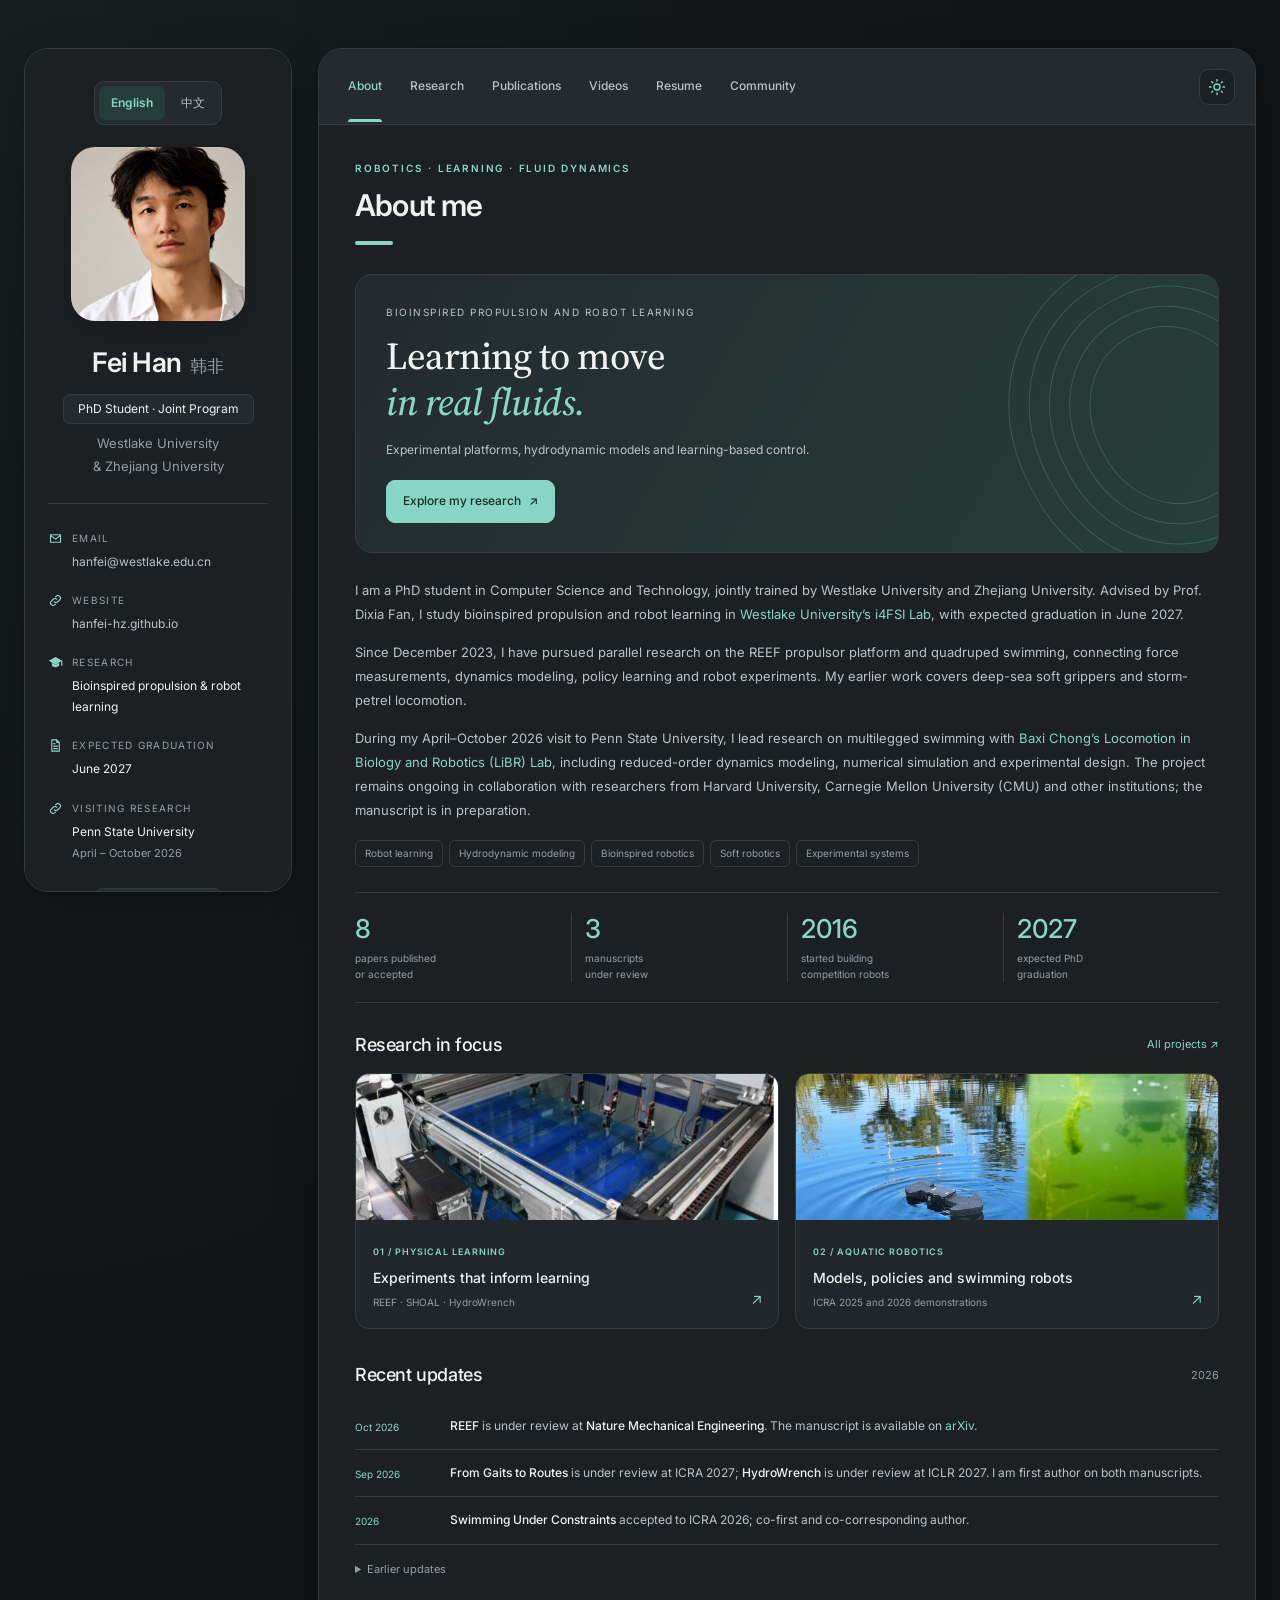
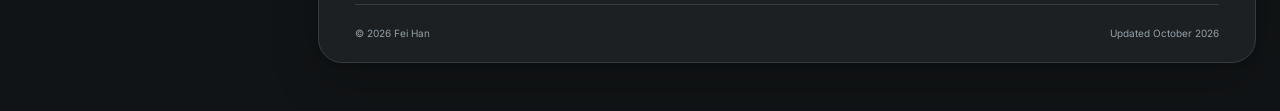
==== commit 80ca7fbf: "Clarify first authorship of ICRA and ICLR manuscripts" ====
--- a/index.html
+++ b/index.html
@@ -41,8 +41,8 @@
       <div class="section-heading"><h3>Research in focus</h3><a href="#research">All projects ↗</a></div><div class="focus-grid"><a class="focus-card" href="#research"><img src="./assets/img/shoal.jpg" alt="SHOAL experimental platform" width="1200" height="721"><div><span class="theme-kicker">01 / Physical learning</span><h4>Experiments that inform learning</h4><p>REEF · SHOAL · HydroWrench</p></div><span class="card-arrow" aria-hidden="true">↗</span></a><a class="focus-card" href="#videos"><img src="./assets/img/lts_outdoor.jpg" alt="Quadrupedal swimming robot" width="1400" height="800"><div><span class="theme-kicker">02 / Aquatic robotics</span><h4>Models, policies and swimming robots</h4><p>ICRA 2025 and 2026 demonstrations</p></div><span class="card-arrow" aria-hidden="true">↗</span></a></div>
       <section class="news-block" id="news"><div class="section-heading"><h3>Recent updates</h3><span class="muted">2026</span></div><ol class="news">
       <li><time>Oct 2026</time><p><strong>REEF</strong> is under review at <strong>Nature Mechanical Engineering</strong>. The manuscript is available on <a href="https://arxiv.org/abs/2609.14254" target="_blank" rel="noopener">arXiv</a>.</p></li>
-      <li><time>Sep 2026</time><p><strong>From Gaits to Routes</strong> is under review at ICRA 2027; <strong>HydroWrench</strong> is under review at ICLR 2027.</p></li>
-      <li><time>2026</time><p><strong>Swimming Under Constraints</strong> accepted to ICRA 2026; co-first and co-corresponding author.</p></li></ol><details class="older-news"><summary>Earlier updates</summary><ol class="news"><li><time>Apr 2026</time><p>Started the April–October visiting appointment at Penn State University.</p></li><li><time>2025</time><p><strong>Learn to Swim</strong> published at ICRA 2025.</p></li><li><time>2023</time><p>Storm-petrel learning research published in <em>Bioinspiration &amp; Biomimetics</em>.</p></li></ol></details></section></section><section class="panel" id="research" aria-labelledby="tab-research" tabindex="0"><h2 class="section-title">Research projects</h2><p class="section-intro">My work links experimental systems with models and learning algorithms. The REEF platform and quadruped swimmer are parallel parts of a continuing doctoral research program.</p><article class="theme"><figure class="theme-media"><img src="./assets/img/shoal.jpg" alt="SHOAL experimental array" loading="lazy" class=""></figure><div class="theme-body"><p class="project-date">Dec 2023 – present · Doctoral research</p><h3>REEF and learning in real fluids</h3><p>Contribute to the REEF platform and learning-control pipeline: synchronized experiments, force-feedback data, hydrodynamic modeling, imitation learning, offline learning and online adaptation. Related work develops HydroWrench, a dataset and benchmark for dynamic-load reconstruction.</p><p class="theme-refs">Nature Mechanical Engineering · Under review / HydroWrench · ICLR 2027 · Under review</p></div></article><article class="theme"><figure class="theme-media"><img src="./assets/img/lts_outdoor.jpg" alt="Quadrupedal swimming robot in an outdoor pond" loading="lazy" class=""></figure><div class="theme-body"><p class="project-date">Dec 2023 – present · Parallel work with REEF</p><h3>Quadruped swimming and robot learning</h3><p>Collect experimental force data and build an LSTM hydrodynamic model for multi-objective gait optimization. Study safe reinforcement learning, leg-phase coordination, swimming behavior planning and skill distillation, connecting single-leg experiments with whole-robot validation.</p><p class="theme-refs">Learn to Swim · ICRA 2025 / Swimming Under Constraints · ICRA 2026 / From Gaits to Routes · ICRA 2027</p></div></article><div class="service-card"><h3>Applied collaboration with DEEP Robotics</h3><p class="project-date">Arctic expedition application · Aug 2025</p><p>The collaboration adopted my force-testing, modeling and motion-parameter-optimization framework. I participated in discussions on specialized foot design as a project contributor.</p></div><h3 class="section-subtitle">Visiting and earlier research</h3><div class="service-card"><p class="project-date">Apr 2026 – present · Visit to Penn State: Apr – Oct 2026</p><h3>Multilegged swimming</h3><p>Lead research on multilegged swimming, including reduced-order dynamics modeling, numerical simulation and experimental design. This ongoing project involves collaboration with researchers from Harvard University, Carnegie Mellon University (CMU) and other institutions. The manuscript is in preparation.</p><p class="theme-refs"><a href="https://sites.psu.edu/libr/" target="_blank" rel="noopener">Baxi Chong’s LiBR Lab · Penn State</a></p></div><article class="theme"><figure class="theme-media"><img src="./assets/img/petrel_model.jpg" alt="Storm-petrel morphological model" loading="lazy" class="fit"></figure><div class="theme-body"><p class="project-date">Jul 2022 – Oct 2023 · Westlake University</p><h3>Storm-petrel locomotion</h3><p>Combine air–water modeling with deep reinforcement learning to study pattering and sea-anchoring. This project began during my research-assistant appointment and continued into the beginning of my PhD.</p><p class="theme-refs">Bioinspiration &amp; Biomimetics · 2023 · Co-first author</p></div></article><article class="theme"><figure class="theme-media"><img src="./assets/img/soft-gripper.jpg" alt="Deep-sea soft gripper prototype" loading="lazy" class="fit"></figure><div class="theme-body"><p class="project-date">Sep 2019 – Jun 2022 · MEng research</p><h3>Deep-sea soft robotic gripper</h3><p>As a core student contributor, led structural design, fabrication, sensing and control development. Discussed technical approaches with my advisor and guided junior students in implementation and experiments. Also contributed to background research and preparation of project proposal materials.</p><p class="theme-refs">NSFC Major Research Plan Integrated Project 92048302 · Fundamental Research on Robots Combining Rigid, Flexible and Soft Structures for Operations in Extreme Environments</p></div></article><article class="theme"><figure class="theme-media"><img src="./assets/img/robomaster-team.webp" alt="RoboMaster robots and Zhengzhou University team" loading="lazy" class="fit"></figure><div class="theme-body"><p class="project-date">Sep 2016 – 2019 · Zhengzhou University</p><h3>RoboMaster development and team leadership</h3><p>Participated in the 2017, 2018 and 2019 seasons; captain in the 2017–2018 academic year. Developed STM32 hardware and C control software for infantry, hero, engineer, aerial and sentry robots. As captain, coordinated technical planning, task allocation, schedules and system integration.</p><p class="theme-refs">Embedded systems · Robot integration · Team coordination</p></div></article></section><section class="panel" id="publications" aria-labelledby="tab-publications" tabindex="0"><div class="section-head"><h2 class="section-title">Publications</h2><div class="filters" role="group" aria-label="Filter publications"><button class="chip is-active" data-filter="all">All</button><button class="chip" data-filter="published">Published / accepted</button><button class="chip" data-filter="review">Under review</button></div></div><p class="legend">* Equal contribution · ✉ Corresponding author · My name is in bold.</p><h3 class="pub-group" data-group="published">Published and accepted</h3><ol class="pubs"><li class="pub " data-status="published"><figure class="pub-thumb"><img src="./assets/img/saferl_framework.jpg" alt="Swimming Under Constraints: A Safe Reinforcement Learning Framework for Quadrupedal Bio-Inspired Propulsion" loading="lazy"></figure><div class="pub-body"><p class="venue"><span class="badge badge-pub">Accepted</span> ICRA 2026</p><h4>Swimming Under Constraints: A Safe Reinforcement Learning Framework for Quadrupedal Bio-Inspired Propulsion</h4><p class="authors">Xinyu Cui*, <b>Fei Han</b>*✉, Hang Xu, Yongcheng Zeng, Luoyang Sun, Ruizhi Zhang, Jian Zhao, Haifeng Zhang, Weikun Li, Hao Chen, Jun Wang, Dixia Fan✉</p><p class="tldr">Studies safe reinforcement learning for quadrupedal swimming, combining force constraints, leg-phase coordination and transfer from single-leg policies to whole-body motion.</p><div class="pub-links"><a href="https://arxiv.org/abs/2603.04073" target="_blank" rel="noopener">arXiv</a><a href="https://arxiv.org/pdf/2603.04073v1" target="_blank" rel="noopener">PDF</a><a href="#video-icra2026">Video</a><button data-bib="bib-saferl"><svg class="ic" aria-hidden="true"><use href="#i-quote"/></svg>BibTeX</button></div></div></li><li class="pub " data-status="published"><figure class="pub-thumb"><img src="./assets/img/lts_experiment.jpg" alt="Learn to Swim: Data-Driven LSTM Hydrodynamic Model for Quadruped Robot Gait Optimization" loading="lazy"></figure><div class="pub-body"><p class="venue"><span class="badge badge-pub">Published</span> ICRA 2025 · pp. 10261–10267</p><h4>Learn to Swim: Data-Driven LSTM Hydrodynamic Model for Quadruped Robot Gait Optimization</h4><p class="authors"><b>Fei Han</b>, Pengming Guo, Hao Chen, Weikun Li, Jingbo Ren, Naijun Liu, Ning Yang, Dixia Fan✉</p><p class="tldr">Builds an LSTM hydrodynamic model from experimental force data and uses it for multi-objective swimming-gait optimization and robot validation.</p><div class="pub-links"><a href="https://doi.org/10.1109/ICRA55743.2025.11128080" target="_blank" rel="noopener">DOI</a><a href="https://arxiv.org/abs/2505.03146" target="_blank" rel="noopener">arXiv</a><a href="https://github.com/HanFei-hz/Dog_LSTM" target="_blank" rel="noopener">Code</a><a href="#video-icra2025">Video</a><button data-bib="bib-lts"><svg class="ic" aria-hidden="true"><use href="#i-quote"/></svg>BibTeX</button></div></div></li><li class="pub " data-status="published"><figure class="pub-thumb"><img src="./assets/img/petrel_drl.jpg" alt="Exploring Storm Petrel Pattering and Sea-Anchoring Using Deep Reinforcement Learning" loading="lazy"></figure><div class="pub-body"><p class="venue"><span class="badge badge-pub">Published</span> Bioinspiration &amp; Biomimetics · 2023 · 18(6): 066016</p><h4>Exploring Storm Petrel Pattering and Sea-Anchoring Using Deep Reinforcement Learning</h4><p class="authors">Jiaqi Xue*, <b>Fei Han</b>*, Brett Klaassen van Oorschot, Glenna Clifton, Dixia Fan✉</p><p class="tldr">Combines a morphological model, air–water forces and deep reinforcement learning to study storm-petrel pattering and sea-anchoring behaviors.</p><div class="pub-links"><a href="https://doi.org/10.1088/1748-3190/ad00a2" target="_blank" rel="noopener">DOI</a><button data-bib="bib-petrel"><svg class="ic" aria-hidden="true"><use href="#i-quote"/></svg>BibTeX</button></div></div></li><li class="pub pub-compact" data-status="published"><div class="pub-body"><p class="venue"><span class="badge badge-pub">Published</span> Physics of Fluids · 2023 · 35(10): 101914</p><h4>Force Decomposition on Flapping Flexible Plate via Impulse Theory and Dynamic Mode Decomposition</h4><p class="authors">Linlin Kang, Shiying Xiong, Buchen Wu, Chao Li, Mingming Ge, Dehan Yuan, <b>Fei Han</b>, Weicheng Cui</p><p class="tldr">Uses impulse theory and dynamic mode decomposition to analyze fluid forces on a flapping flexible plate.</p><div class="pub-links"><a href="https://doi.org/10.1063/5.0169989" target="_blank" rel="noopener">DOI</a></div></div></li><li class="pub pub-compact" data-status="published"><div class="pub-body"><p class="venue"><span class="badge badge-pub">Published</span> Physics of Fluids · 2023 · 35(9): 091904</p><h4>Propulsive Performance and Vortex Dynamics of Jellyfish-like Propulsion with Burst-and-Coast Strategy</h4><p class="authors">Linlin Kang, An-Kang Gao, <b>Fei Han</b>, Weicheng Cui, Xi-Yun Lu</p><p class="tldr">Examines the propulsion and vortex dynamics of jellyfish-like motion using a burst-and-coast strategy.</p><div class="pub-links"><a href="https://doi.org/10.1063/5.0160878" target="_blank" rel="noopener">DOI</a></div></div></li><li class="pub " data-status="published"><figure class="pub-thumb"><img src="./assets/img/soft-gripper.jpg" alt="Design of a Composite-Cavity Bioinspired Soft Hand for Underwater Grasping" loading="lazy"></figure><div class="pub-body"><p class="venue"><span class="badge badge-pub">Published</span> Robot · 2023 · 45(2): 207–217 · In Chinese</p><h4>Design of a Composite-Cavity Bioinspired Soft Hand for Underwater Grasping</h4><p class="authors"><b>Fei Han</b>, Daohui Zhang, Xingang Zhao, et al.</p><p class="tldr">Develops a composite-cavity soft gripper for underwater manipulation, covering structural design, fabrication and experimental evaluation.</p><div class="pub-links"><a href="https://doi.org/10.13973/j.cnki.robot.210473" target="_blank" rel="noopener">DOI</a></div></div></li><li class="pub " data-status="published"><figure class="pub-thumb"><img src="./assets/img/soft-gripper-control.webp" alt="Human-Robot Interaction Control of a Soft Hand Based on a Curvature Prediction Model" loading="lazy"></figure><div class="pub-body"><p class="venue"><span class="badge badge-pub">Published</span> Automation &amp; Instrumentation · 2022 · 37(7): 43–47 · In Chinese</p><h4>Human-Robot Interaction Control of a Soft Hand Based on a Curvature Prediction Model</h4><p class="authors"><b>Fei Han</b>, Daohui Zhang, Xingang Zhao</p><p class="tldr">Models soft-finger bending with an LSTM predictor and develops human–robot interaction control with a data glove.</p><div class="pub-links"><a href="https://doi.org/10.19557/j.cnki.1001-9944.2022.07.009" target="_blank" rel="noopener">DOI</a></div></div></li><li class="pub pub-compact" data-status="published"><div class="pub-body"><p class="venue"><span class="badge badge-pub">Published</span> IEEE ROBIO · 2021</p><h4>An Underwater Soft Claw Based on Bionic Principle</h4><p class="authors">Yanxu Sun, <b>Fei Han</b>, Daohui Zhang, Xingang Zhao, Dan Ye</p><p class="tldr">Investigates the design and operation of a bioinspired soft claw for underwater grasping.</p><div class="pub-links"></div></div></li></ol><h3 class="pub-group" data-group="review">Under review</h3><ol class="pubs"><li class="pub " data-status="review"><figure class="pub-thumb"><img src="./assets/img/reef_overview.jpg" alt="Embracing Flow Unsteadiness: A High-Throughput Learning Platform Enables Vortex-Exploiting Bioinspired Propulsion" loading="lazy"></figure><div class="pub-body"><p class="venue"><span class="badge badge-review">Under review</span> Nature Mechanical Engineering</p><h4>Embracing Flow Unsteadiness: A High-Throughput Learning Platform Enables Vortex-Exploiting Bioinspired Propulsion</h4><p class="authors"><b>Fei Han</b>*, Xinyu Cui*, Zhipeng Wang*, Ning Yang, Hang Xu, Haifeng Zhang, Zhongming Hu, Jun Wang, Junfeng Du, Dixia Fan✉</p><p class="tldr">REEF combines the SHOAL experimental platform with imitation, offline and online learning to study propulsion policies that exploit unsteady fluid interactions.</p><div class="pub-links"><a href="https://arxiv.org/abs/2609.14254" target="_blank" rel="noopener">arXiv</a><a href="https://arxiv.org/pdf/2609.14254v1" target="_blank" rel="noopener">PDF</a><button data-bib="bib-reef"><svg class="ic" aria-hidden="true"><use href="#i-quote"/></svg>BibTeX</button></div></div></li><li class="pub pub-compact" data-status="review"><div class="pub-body"><p class="venue"><span class="badge badge-review">Under review</span> ICRA 2027</p><h4>From Gaits to Routes: Execution-Aware Hybrid Behavior Planning for Quadrupedal Swimming with Experiment-Calibrated Hydrodynamics</h4><p class="tldr">Studies hybrid behavior planning and skill distillation for quadrupedal swimming in an experiment-calibrated hydrodynamic simulator.</p><div class="pub-links"></div></div></li><li class="pub pub-compact" data-status="review"><div class="pub-body"><p class="venue"><span class="badge badge-review">Under review</span> ICLR 2027</p><h4>HydroWrench: A Dataset and Benchmark for Dynamic Load Reconstruction in Bioinspired Aquatic Mechanisms</h4><p class="tldr">Builds a dataset and evaluation benchmark for reconstructing dynamic loads from motion commands in bioinspired aquatic mechanisms.</p><div class="pub-links"></div></div></li></ol><p class="more">Also on <a href="https://scholar.google.com/citations?user=3WVj0IoAAAAJ" target="_blank" rel="noopener">Google Scholar</a>.</p></section><section class="panel" id="videos" aria-labelledby="tab-videos" tabindex="0"><h2 class="section-title">ICRA videos</h2><p class="section-intro">Quadrupedal swimming experiments on hydrodynamic modeling, gait optimization and safe reinforcement learning.</p><div class="videos"><figure class="video-card" id="video-icra2025"><div class="video-frame"><video controls preload="metadata" playsinline poster="./assets/img/icra2025-video-poster.jpg"><source src="./assets/videos/icra2025.mp4" type="video/mp4">Your browser does not support HTML video.</video></div><figcaption><span class="badge badge-pub">ICRA 2025</span> Learn to Swim</figcaption></figure><figure class="video-card" id="video-icra2026"><div class="video-frame"><video controls preload="metadata" playsinline poster="./assets/img/icra2026-video-poster.jpg"><source src="./assets/videos/icra2026.mp4" type="video/mp4">Your browser does not support HTML video.</video></div><figcaption><span class="badge badge-pub">ICRA 2026</span> Swimming Under Constraints</figcaption></figure></div></section><section class="panel" id="experience" aria-labelledby="tab-experience" tabindex="0"><h2 class="section-title">Education and experience</h2><h3 class="section-subtitle">Education</h3><ol class="timeline"><li><time>Aug 2023 – Jun 2027 (expected)</time><h4>Joint PhD Program · Westlake University &amp; Zhejiang University</h4><p>Computer Science and Technology · Advisor: Prof. Dixia Fan. Research at <a href="https://i4fsi.lab.westlake.edu.cn/" target="_blank" rel="noopener">Westlake University’s i4FSI Lab</a>.</p></li><li><time>Sep 2019 – Jun 2022</time><h4>MEng · University of Chinese Academy of Sciences</h4><p>Pattern Recognition and Intelligent Systems. Research at the State Key Laboratory of Robotics, Shenyang Institute of Automation, Chinese Academy of Sciences.</p></li><li><time>Sep 2015 – Jul 2019</time><h4>BEng · Zhengzhou University</h4><p>Measurement and Control Technology and Instruments.</p></li></ol><h3 class="section-subtitle">Research appointments</h3><ol class="timeline"><li><time>Apr – Oct 2026</time><h4>Visiting Scholar · Pennsylvania State University</h4><p><a href="https://sites.psu.edu/libr/" target="_blank" rel="noopener">Baxi Chong’s LiBR Lab</a>. Lead multilegged-swimming research, including reduced-order modeling, numerical simulation and experimental design. The collaboration continues beyond the visiting period.</p></li><li><time>Jul 2022 – Aug 2023</time><h4>Research Assistant · Westlake University</h4><p>Storm-petrel locomotion research, modeling, data analysis and scientific writing.</p></li></ol><h3 class="section-subtitle">Research timeline</h3><ol class="timeline"><li><time>Apr 2026 – present</time><h4>Multilegged swimming collaboration</h4><p>Lead multilegged-swimming research and experimental design in an ongoing collaboration with Baxi Chong’s team and researchers from Harvard University, Carnegie Mellon University and other institutions; manuscript in preparation.</p></li><li><time>Dec 2023 – present</time><h4>Bioinspired propulsion and robot learning</h4><p>REEF and quadruped swimming experiments developed in parallel; papers are milestones within this continuing research.</p></li><li><time>Jul 2022 – Oct 2023</time><h4>Storm-petrel locomotion</h4><p>Research-assistant stage through early PhD study.</p></li><li><time>Sep 2019 – Jun 2022</time><h4>Deep-sea soft robotic gripper</h4><p>Personal MEng research period; design, fabrication, sensing, control and proposal preparation.</p></li><li><time>Sep 2016 – 2019</time><h4>RoboMaster</h4><p>Captain, 2017–2018 academic year.</p></li></ol><h3 class="section-subtitle">Download a CV</h3><p class="section-intro">Two-page CVs with QR codes for my homepage and research groups. Choose the research context and language.</p><div class="cv-downloads"><article class="cv-option"><h3>Industry research</h3><p>Projects, technical contributions and team leadership.</p><div class="pub-links"><a href="./assets/files/cv-industry-en.pdf?v=20261021-lead" target="_blank" rel="noopener" lang="en">English PDF <svg class="ic" aria-hidden="true"><use href="#i-pdf"/></svg></a><a href="./assets/files/cv-industry-zh.pdf?v=20261021-lead" target="_blank" rel="noopener" lang="zh-CN">中文 PDF <svg class="ic" aria-hidden="true"><use href="#i-pdf"/></svg></a></div></article><article class="cv-option"><h3>Academic research</h3><p>Research, publications and academic service.</p><div class="pub-links"><a href="./assets/files/cv-academic-en.pdf?v=20261021-lead" target="_blank" rel="noopener" lang="en">English PDF <svg class="ic" aria-hidden="true"><use href="#i-pdf"/></svg></a><a href="./assets/files/cv-academic-zh.pdf?v=20261021-lead" target="_blank" rel="noopener" lang="zh-CN">中文 PDF <svg class="ic" aria-hidden="true"><use href="#i-pdf"/></svg></a></div></article></div><h3 class="section-subtitle">Selected honors</h3><ul class="achievement-list"><li><time>2017 / 2018</time><p>RoboMaster · Third Prize in the 2017 Western Regional and 2018 Central Regional competitions.</p></li><li><time>2017</time><p>National Undergraduate Electronics Design Contest · Second Prize, Henan Region, undergraduate division.</p></li><li><time>2018</time><p>Zhengzhou University “Creating Youth” Entrepreneurship Competition · Special Prize for the 3D Scanner project.</p></li></ul></section><section class="panel" id="life" aria-labelledby="tab-life" tabindex="0"><h2 class="section-title">Service and community</h2><p class="section-intro">Teaching through outreach, organizing exchanges and contributing to campus life are part of my development as a researcher.</p><div class="service-grid"><article class="service-card"><h3>IROS 2025 campus visits and exchange</h3><p>As a core organizer and presenter for laboratory-hosted visits to Westlake University, welcomed professors, researchers and industry guests. Introduced the university, laboratory research and results, and discussed bioinspired robotics, fluid mechanics and intelligent control.</p></article><article class="service-card"><h3>Laboratory open days and science outreach</h3><p>Repeatedly hosted primary and secondary school visits organized by the School of Engineering, introducing research platforms and explaining bioinspired robotics and fluid mechanics.</p></article><article class="service-card"><h3>Conference volunteering</h3><p>Supported conference organization and on-site service at an intelligent-fluids academic meeting hosted by the School of Engineering.</p></article><article class="service-card"><h3>Undergraduate residential-college exchanges</h3><p>Shared research experiences and reflections on postgraduate study as a senior graduate student, helping undergraduates explore research and future study.</p></article><article class="service-card"><h3>Westlake University Xinyue Choir</h3><p>Participated in group rehearsals and university performances, learning through musical practice and collaboration.</p></article><article class="service-card"><h3>Exercise and life outside research</h3><p>Maintain regular exercise alongside research, with interests in badminton, fitness, singing and photography.</p></article></div><h3 class="section-subtitle">Engineering memories</h3><div class="archive-gallery"><figure><img src="./assets/img/robomaster-team.webp" alt="RoboMaster team and robot platforms" loading="lazy"><figcaption>RoboMaster robots and team during undergraduate study.</figcaption></figure><figure><img src="./assets/img/soft-gripper-control.webp" alt="Data-glove interaction with a soft robotic hand" loading="lazy"><figcaption>Data-glove interaction experiments with the soft gripper during MEng research.</figcaption></figure></div><h3 class="section-subtitle">Code and tools</h3><ul class="repos"><li><a href="https://github.com/HanFei-hz/Dog_LSTM" target="_blank" rel="noopener"><b>Dog_LSTM</b><span>LSTM hydrodynamics and gait optimization</span></a></li><li><a href="https://github.com/HanFei-hz/Leg_offlineDRL" target="_blank" rel="noopener"><b>Leg_offlineDRL</b><span>Offline reinforcement learning for a swimming leg</span></a></li><li><a href="https://github.com/HanFei-hz/WaterLily" target="_blank" rel="noopener"><b>WaterLily</b><span>CFD experiments for flapping and undulating bodies</span></a></li><li><a href="./assets/files/rl_explorer.html" target="_blank" rel="noopener"><b>RL Explorer</b><span>Interactive reinforcement-learning knowledge graph (English)</span></a></li></ul></section>
+      <li><time>Sep 2026</time><p><strong>From Gaits to Routes</strong> is under review at ICRA 2027; <strong>HydroWrench</strong> is under review at ICLR 2027. I am first author on both manuscripts.</p></li>
+      <li><time>2026</time><p><strong>Swimming Under Constraints</strong> accepted to ICRA 2026; co-first and co-corresponding author.</p></li></ol><details class="older-news"><summary>Earlier updates</summary><ol class="news"><li><time>Apr 2026</time><p>Started the April–October visiting appointment at Penn State University.</p></li><li><time>2025</time><p><strong>Learn to Swim</strong> published at ICRA 2025.</p></li><li><time>2023</time><p>Storm-petrel learning research published in <em>Bioinspiration &amp; Biomimetics</em>.</p></li></ol></details></section></section><section class="panel" id="research" aria-labelledby="tab-research" tabindex="0"><h2 class="section-title">Research projects</h2><p class="section-intro">My work links experimental systems with models and learning algorithms. The REEF platform and quadruped swimmer are parallel parts of a continuing doctoral research program.</p><article class="theme"><figure class="theme-media"><img src="./assets/img/shoal.jpg" alt="SHOAL experimental array" loading="lazy" class=""></figure><div class="theme-body"><p class="project-date">Dec 2023 – present · Doctoral research</p><h3>REEF and learning in real fluids</h3><p>Contribute to the REEF platform and learning-control pipeline: synchronized experiments, force-feedback data, hydrodynamic modeling, imitation learning, offline learning and online adaptation. Related work develops HydroWrench, a dataset and benchmark for dynamic-load reconstruction.</p><p class="theme-refs">Nature Mechanical Engineering · Under review / HydroWrench · ICLR 2027 · Under review · First author</p></div></article><article class="theme"><figure class="theme-media"><img src="./assets/img/lts_outdoor.jpg" alt="Quadrupedal swimming robot in an outdoor pond" loading="lazy" class=""></figure><div class="theme-body"><p class="project-date">Dec 2023 – present · Parallel work with REEF</p><h3>Quadruped swimming and robot learning</h3><p>Collect experimental force data and build an LSTM hydrodynamic model for multi-objective gait optimization. Study safe reinforcement learning, leg-phase coordination, swimming behavior planning and skill distillation, connecting single-leg experiments with whole-robot validation.</p><p class="theme-refs">Learn to Swim · ICRA 2025 / Swimming Under Constraints · ICRA 2026 / From Gaits to Routes · ICRA 2027 · Under review · First author</p></div></article><div class="service-card"><h3>Applied collaboration with DEEP Robotics</h3><p class="project-date">Arctic expedition application · Aug 2025</p><p>The collaboration adopted my force-testing, modeling and motion-parameter-optimization framework. I participated in discussions on specialized foot design as a project contributor.</p></div><h3 class="section-subtitle">Visiting and earlier research</h3><div class="service-card"><p class="project-date">Apr 2026 – present · Visit to Penn State: Apr – Oct 2026</p><h3>Multilegged swimming</h3><p>Lead research on multilegged swimming, including reduced-order dynamics modeling, numerical simulation and experimental design. This ongoing project involves collaboration with researchers from Harvard University, Carnegie Mellon University (CMU) and other institutions. The manuscript is in preparation.</p><p class="theme-refs"><a href="https://sites.psu.edu/libr/" target="_blank" rel="noopener">Baxi Chong’s LiBR Lab · Penn State</a></p></div><article class="theme"><figure class="theme-media"><img src="./assets/img/petrel_model.jpg" alt="Storm-petrel morphological model" loading="lazy" class="fit"></figure><div class="theme-body"><p class="project-date">Jul 2022 – Oct 2023 · Westlake University</p><h3>Storm-petrel locomotion</h3><p>Combine air–water modeling with deep reinforcement learning to study pattering and sea-anchoring. This project began during my research-assistant appointment and continued into the beginning of my PhD.</p><p class="theme-refs">Bioinspiration &amp; Biomimetics · 2023 · Co-first author</p></div></article><article class="theme"><figure class="theme-media"><img src="./assets/img/soft-gripper.jpg" alt="Deep-sea soft gripper prototype" loading="lazy" class="fit"></figure><div class="theme-body"><p class="project-date">Sep 2019 – Jun 2022 · MEng research</p><h3>Deep-sea soft robotic gripper</h3><p>As a core student contributor, led structural design, fabrication, sensing and control development. Discussed technical approaches with my advisor and guided junior students in implementation and experiments. Also contributed to background research and preparation of project proposal materials.</p><p class="theme-refs">NSFC Major Research Plan Integrated Project 92048302 · Fundamental Research on Robots Combining Rigid, Flexible and Soft Structures for Operations in Extreme Environments</p></div></article><article class="theme"><figure class="theme-media"><img src="./assets/img/robomaster-team.webp" alt="RoboMaster robots and Zhengzhou University team" loading="lazy" class="fit"></figure><div class="theme-body"><p class="project-date">Sep 2016 – 2019 · Zhengzhou University</p><h3>RoboMaster development and team leadership</h3><p>Participated in the 2017, 2018 and 2019 seasons; captain in the 2017–2018 academic year. Developed STM32 hardware and C control software for infantry, hero, engineer, aerial and sentry robots. As captain, coordinated technical planning, task allocation, schedules and system integration.</p><p class="theme-refs">Embedded systems · Robot integration · Team coordination</p></div></article></section><section class="panel" id="publications" aria-labelledby="tab-publications" tabindex="0"><div class="section-head"><h2 class="section-title">Publications</h2><div class="filters" role="group" aria-label="Filter publications"><button class="chip is-active" data-filter="all">All</button><button class="chip" data-filter="published">Published / accepted</button><button class="chip" data-filter="review">Under review</button></div></div><p class="legend">* Equal contribution · ✉ Corresponding author · My name is in bold.</p><h3 class="pub-group" data-group="published">Published and accepted</h3><ol class="pubs"><li class="pub " data-status="published"><figure class="pub-thumb"><img src="./assets/img/saferl_framework.jpg" alt="Swimming Under Constraints: A Safe Reinforcement Learning Framework for Quadrupedal Bio-Inspired Propulsion" loading="lazy"></figure><div class="pub-body"><p class="venue"><span class="badge badge-pub">Accepted</span> ICRA 2026</p><h4>Swimming Under Constraints: A Safe Reinforcement Learning Framework for Quadrupedal Bio-Inspired Propulsion</h4><p class="authors">Xinyu Cui*, <b>Fei Han</b>*✉, Hang Xu, Yongcheng Zeng, Luoyang Sun, Ruizhi Zhang, Jian Zhao, Haifeng Zhang, Weikun Li, Hao Chen, Jun Wang, Dixia Fan✉</p><p class="tldr">Studies safe reinforcement learning for quadrupedal swimming, combining force constraints, leg-phase coordination and transfer from single-leg policies to whole-body motion.</p><div class="pub-links"><a href="https://arxiv.org/abs/2603.04073" target="_blank" rel="noopener">arXiv</a><a href="https://arxiv.org/pdf/2603.04073v1" target="_blank" rel="noopener">PDF</a><a href="#video-icra2026">Video</a><button data-bib="bib-saferl"><svg class="ic" aria-hidden="true"><use href="#i-quote"/></svg>BibTeX</button></div></div></li><li class="pub " data-status="published"><figure class="pub-thumb"><img src="./assets/img/lts_experiment.jpg" alt="Learn to Swim: Data-Driven LSTM Hydrodynamic Model for Quadruped Robot Gait Optimization" loading="lazy"></figure><div class="pub-body"><p class="venue"><span class="badge badge-pub">Published</span> ICRA 2025 · pp. 10261–10267</p><h4>Learn to Swim: Data-Driven LSTM Hydrodynamic Model for Quadruped Robot Gait Optimization</h4><p class="authors"><b>Fei Han</b>, Pengming Guo, Hao Chen, Weikun Li, Jingbo Ren, Naijun Liu, Ning Yang, Dixia Fan✉</p><p class="tldr">Builds an LSTM hydrodynamic model from experimental force data and uses it for multi-objective swimming-gait optimization and robot validation.</p><div class="pub-links"><a href="https://doi.org/10.1109/ICRA55743.2025.11128080" target="_blank" rel="noopener">DOI</a><a href="https://arxiv.org/abs/2505.03146" target="_blank" rel="noopener">arXiv</a><a href="https://github.com/HanFei-hz/Dog_LSTM" target="_blank" rel="noopener">Code</a><a href="#video-icra2025">Video</a><button data-bib="bib-lts"><svg class="ic" aria-hidden="true"><use href="#i-quote"/></svg>BibTeX</button></div></div></li><li class="pub " data-status="published"><figure class="pub-thumb"><img src="./assets/img/petrel_drl.jpg" alt="Exploring Storm Petrel Pattering and Sea-Anchoring Using Deep Reinforcement Learning" loading="lazy"></figure><div class="pub-body"><p class="venue"><span class="badge badge-pub">Published</span> Bioinspiration &amp; Biomimetics · 2023 · 18(6): 066016</p><h4>Exploring Storm Petrel Pattering and Sea-Anchoring Using Deep Reinforcement Learning</h4><p class="authors">Jiaqi Xue*, <b>Fei Han</b>*, Brett Klaassen van Oorschot, Glenna Clifton, Dixia Fan✉</p><p class="tldr">Combines a morphological model, air–water forces and deep reinforcement learning to study storm-petrel pattering and sea-anchoring behaviors.</p><div class="pub-links"><a href="https://doi.org/10.1088/1748-3190/ad00a2" target="_blank" rel="noopener">DOI</a><button data-bib="bib-petrel"><svg class="ic" aria-hidden="true"><use href="#i-quote"/></svg>BibTeX</button></div></div></li><li class="pub pub-compact" data-status="published"><div class="pub-body"><p class="venue"><span class="badge badge-pub">Published</span> Physics of Fluids · 2023 · 35(10): 101914</p><h4>Force Decomposition on Flapping Flexible Plate via Impulse Theory and Dynamic Mode Decomposition</h4><p class="authors">Linlin Kang, Shiying Xiong, Buchen Wu, Chao Li, Mingming Ge, Dehan Yuan, <b>Fei Han</b>, Weicheng Cui</p><p class="tldr">Uses impulse theory and dynamic mode decomposition to analyze fluid forces on a flapping flexible plate.</p><div class="pub-links"><a href="https://doi.org/10.1063/5.0169989" target="_blank" rel="noopener">DOI</a></div></div></li><li class="pub pub-compact" data-status="published"><div class="pub-body"><p class="venue"><span class="badge badge-pub">Published</span> Physics of Fluids · 2023 · 35(9): 091904</p><h4>Propulsive Performance and Vortex Dynamics of Jellyfish-like Propulsion with Burst-and-Coast Strategy</h4><p class="authors">Linlin Kang, An-Kang Gao, <b>Fei Han</b>, Weicheng Cui, Xi-Yun Lu</p><p class="tldr">Examines the propulsion and vortex dynamics of jellyfish-like motion using a burst-and-coast strategy.</p><div class="pub-links"><a href="https://doi.org/10.1063/5.0160878" target="_blank" rel="noopener">DOI</a></div></div></li><li class="pub " data-status="published"><figure class="pub-thumb"><img src="./assets/img/soft-gripper.jpg" alt="Design of a Composite-Cavity Bioinspired Soft Hand for Underwater Grasping" loading="lazy"></figure><div class="pub-body"><p class="venue"><span class="badge badge-pub">Published</span> Robot · 2023 · 45(2): 207–217 · In Chinese</p><h4>Design of a Composite-Cavity Bioinspired Soft Hand for Underwater Grasping</h4><p class="authors"><b>Fei Han</b>, Daohui Zhang, Xingang Zhao, et al.</p><p class="tldr">Develops a composite-cavity soft gripper for underwater manipulation, covering structural design, fabrication and experimental evaluation.</p><div class="pub-links"><a href="https://doi.org/10.13973/j.cnki.robot.210473" target="_blank" rel="noopener">DOI</a></div></div></li><li class="pub " data-status="published"><figure class="pub-thumb"><img src="./assets/img/soft-gripper-control.webp" alt="Human-Robot Interaction Control of a Soft Hand Based on a Curvature Prediction Model" loading="lazy"></figure><div class="pub-body"><p class="venue"><span class="badge badge-pub">Published</span> Automation &amp; Instrumentation · 2022 · 37(7): 43–47 · In Chinese</p><h4>Human-Robot Interaction Control of a Soft Hand Based on a Curvature Prediction Model</h4><p class="authors"><b>Fei Han</b>, Daohui Zhang, Xingang Zhao</p><p class="tldr">Models soft-finger bending with an LSTM predictor and develops human–robot interaction control with a data glove.</p><div class="pub-links"><a href="https://doi.org/10.19557/j.cnki.1001-9944.2022.07.009" target="_blank" rel="noopener">DOI</a></div></div></li><li class="pub pub-compact" data-status="published"><div class="pub-body"><p class="venue"><span class="badge badge-pub">Published</span> IEEE ROBIO · 2021</p><h4>An Underwater Soft Claw Based on Bionic Principle</h4><p class="authors">Yanxu Sun, <b>Fei Han</b>, Daohui Zhang, Xingang Zhao, Dan Ye</p><p class="tldr">Investigates the design and operation of a bioinspired soft claw for underwater grasping.</p><div class="pub-links"></div></div></li></ol><h3 class="pub-group" data-group="review">Under review</h3><ol class="pubs"><li class="pub " data-status="review"><figure class="pub-thumb"><img src="./assets/img/reef_overview.jpg" alt="Embracing Flow Unsteadiness: A High-Throughput Learning Platform Enables Vortex-Exploiting Bioinspired Propulsion" loading="lazy"></figure><div class="pub-body"><p class="venue"><span class="badge badge-review">Under review</span> Nature Mechanical Engineering</p><h4>Embracing Flow Unsteadiness: A High-Throughput Learning Platform Enables Vortex-Exploiting Bioinspired Propulsion</h4><p class="authors"><b>Fei Han</b>*, Xinyu Cui*, Zhipeng Wang*, Ning Yang, Hang Xu, Haifeng Zhang, Zhongming Hu, Jun Wang, Junfeng Du, Dixia Fan✉</p><p class="tldr">REEF combines the SHOAL experimental platform with imitation, offline and online learning to study propulsion policies that exploit unsteady fluid interactions.</p><div class="pub-links"><a href="https://arxiv.org/abs/2609.14254" target="_blank" rel="noopener">arXiv</a><a href="https://arxiv.org/pdf/2609.14254v1" target="_blank" rel="noopener">PDF</a><button data-bib="bib-reef"><svg class="ic" aria-hidden="true"><use href="#i-quote"/></svg>BibTeX</button></div></div></li><li class="pub pub-compact" data-status="review"><div class="pub-body"><p class="venue"><span class="badge badge-review">Under review</span> ICRA 2027 · First author</p><h4>From Gaits to Routes: Execution-Aware Hybrid Behavior Planning for Quadrupedal Swimming with Experiment-Calibrated Hydrodynamics</h4><p class="tldr">Studies hybrid behavior planning and skill distillation for quadrupedal swimming in an experiment-calibrated hydrodynamic simulator.</p><div class="pub-links"></div></div></li><li class="pub pub-compact" data-status="review"><div class="pub-body"><p class="venue"><span class="badge badge-review">Under review</span> ICLR 2027 · First author</p><h4>HydroWrench: A Dataset and Benchmark for Dynamic Load Reconstruction in Bioinspired Aquatic Mechanisms</h4><p class="tldr">Builds a dataset and evaluation benchmark for reconstructing dynamic loads from motion commands in bioinspired aquatic mechanisms.</p><div class="pub-links"></div></div></li></ol><p class="more">Also on <a href="https://scholar.google.com/citations?user=3WVj0IoAAAAJ" target="_blank" rel="noopener">Google Scholar</a>.</p></section><section class="panel" id="videos" aria-labelledby="tab-videos" tabindex="0"><h2 class="section-title">ICRA videos</h2><p class="section-intro">Quadrupedal swimming experiments on hydrodynamic modeling, gait optimization and safe reinforcement learning.</p><div class="videos"><figure class="video-card" id="video-icra2025"><div class="video-frame"><video controls preload="metadata" playsinline poster="./assets/img/icra2025-video-poster.jpg"><source src="./assets/videos/icra2025.mp4" type="video/mp4">Your browser does not support HTML video.</video></div><figcaption><span class="badge badge-pub">ICRA 2025</span> Learn to Swim</figcaption></figure><figure class="video-card" id="video-icra2026"><div class="video-frame"><video controls preload="metadata" playsinline poster="./assets/img/icra2026-video-poster.jpg"><source src="./assets/videos/icra2026.mp4" type="video/mp4">Your browser does not support HTML video.</video></div><figcaption><span class="badge badge-pub">ICRA 2026</span> Swimming Under Constraints</figcaption></figure></div></section><section class="panel" id="experience" aria-labelledby="tab-experience" tabindex="0"><h2 class="section-title">Education and experience</h2><h3 class="section-subtitle">Education</h3><ol class="timeline"><li><time>Aug 2023 – Jun 2027 (expected)</time><h4>Joint PhD Program · Westlake University &amp; Zhejiang University</h4><p>Computer Science and Technology · Advisor: Prof. Dixia Fan. Research at <a href="https://i4fsi.lab.westlake.edu.cn/" target="_blank" rel="noopener">Westlake University’s i4FSI Lab</a>.</p></li><li><time>Sep 2019 – Jun 2022</time><h4>MEng · University of Chinese Academy of Sciences</h4><p>Pattern Recognition and Intelligent Systems. Research at the State Key Laboratory of Robotics, Shenyang Institute of Automation, Chinese Academy of Sciences.</p></li><li><time>Sep 2015 – Jul 2019</time><h4>BEng · Zhengzhou University</h4><p>Measurement and Control Technology and Instruments.</p></li></ol><h3 class="section-subtitle">Research appointments</h3><ol class="timeline"><li><time>Apr – Oct 2026</time><h4>Visiting Scholar · Pennsylvania State University</h4><p><a href="https://sites.psu.edu/libr/" target="_blank" rel="noopener">Baxi Chong’s LiBR Lab</a>. Lead multilegged-swimming research, including reduced-order modeling, numerical simulation and experimental design. The collaboration continues beyond the visiting period.</p></li><li><time>Jul 2022 – Aug 2023</time><h4>Research Assistant · Westlake University</h4><p>Storm-petrel locomotion research, modeling, data analysis and scientific writing.</p></li></ol><h3 class="section-subtitle">Research timeline</h3><ol class="timeline"><li><time>Apr 2026 – present</time><h4>Multilegged swimming collaboration</h4><p>Lead multilegged-swimming research and experimental design in an ongoing collaboration with Baxi Chong’s team and researchers from Harvard University, Carnegie Mellon University and other institutions; manuscript in preparation.</p></li><li><time>Dec 2023 – present</time><h4>Bioinspired propulsion and robot learning</h4><p>REEF and quadruped swimming experiments developed in parallel; papers are milestones within this continuing research.</p></li><li><time>Jul 2022 – Oct 2023</time><h4>Storm-petrel locomotion</h4><p>Research-assistant stage through early PhD study.</p></li><li><time>Sep 2019 – Jun 2022</time><h4>Deep-sea soft robotic gripper</h4><p>Personal MEng research period; design, fabrication, sensing, control and proposal preparation.</p></li><li><time>Sep 2016 – 2019</time><h4>RoboMaster</h4><p>Captain, 2017–2018 academic year.</p></li></ol><h3 class="section-subtitle">Download a CV</h3><p class="section-intro">Two-page CVs with QR codes for my homepage and research groups. Choose the research context and language.</p><div class="cv-downloads"><article class="cv-option"><h3>Industry research</h3><p>Projects, technical contributions and team leadership.</p><div class="pub-links"><a href="./assets/files/cv-industry-en.pdf?v=20261021-author" target="_blank" rel="noopener" lang="en">English PDF <svg class="ic" aria-hidden="true"><use href="#i-pdf"/></svg></a><a href="./assets/files/cv-industry-zh.pdf?v=20261021-author" target="_blank" rel="noopener" lang="zh-CN">中文 PDF <svg class="ic" aria-hidden="true"><use href="#i-pdf"/></svg></a></div></article><article class="cv-option"><h3>Academic research</h3><p>Research, publications and academic service.</p><div class="pub-links"><a href="./assets/files/cv-academic-en.pdf?v=20261021-author" target="_blank" rel="noopener" lang="en">English PDF <svg class="ic" aria-hidden="true"><use href="#i-pdf"/></svg></a><a href="./assets/files/cv-academic-zh.pdf?v=20261021-author" target="_blank" rel="noopener" lang="zh-CN">中文 PDF <svg class="ic" aria-hidden="true"><use href="#i-pdf"/></svg></a></div></article></div><h3 class="section-subtitle">Selected honors</h3><ul class="achievement-list"><li><time>2017 / 2018</time><p>RoboMaster · Third Prize in the 2017 Western Regional and 2018 Central Regional competitions.</p></li><li><time>2017</time><p>National Undergraduate Electronics Design Contest · Second Prize, Henan Region, undergraduate division.</p></li><li><time>2018</time><p>Zhengzhou University “Creating Youth” Entrepreneurship Competition · Special Prize for the 3D Scanner project.</p></li></ul></section><section class="panel" id="life" aria-labelledby="tab-life" tabindex="0"><h2 class="section-title">Service and community</h2><p class="section-intro">Teaching through outreach, organizing exchanges and contributing to campus life are part of my development as a researcher.</p><div class="service-grid"><article class="service-card"><h3>IROS 2025 campus visits and exchange</h3><p>As a core organizer and presenter for laboratory-hosted visits to Westlake University, welcomed professors, researchers and industry guests. Introduced the university, laboratory research and results, and discussed bioinspired robotics, fluid mechanics and intelligent control.</p></article><article class="service-card"><h3>Laboratory open days and science outreach</h3><p>Repeatedly hosted primary and secondary school visits organized by the School of Engineering, introducing research platforms and explaining bioinspired robotics and fluid mechanics.</p></article><article class="service-card"><h3>Conference volunteering</h3><p>Supported conference organization and on-site service at an intelligent-fluids academic meeting hosted by the School of Engineering.</p></article><article class="service-card"><h3>Undergraduate residential-college exchanges</h3><p>Shared research experiences and reflections on postgraduate study as a senior graduate student, helping undergraduates explore research and future study.</p></article><article class="service-card"><h3>Westlake University Xinyue Choir</h3><p>Participated in group rehearsals and university performances, learning through musical practice and collaboration.</p></article><article class="service-card"><h3>Exercise and life outside research</h3><p>Maintain regular exercise alongside research, with interests in badminton, fitness, singing and photography.</p></article></div><h3 class="section-subtitle">Engineering memories</h3><div class="archive-gallery"><figure><img src="./assets/img/robomaster-team.webp" alt="RoboMaster team and robot platforms" loading="lazy"><figcaption>RoboMaster robots and team during undergraduate study.</figcaption></figure><figure><img src="./assets/img/soft-gripper-control.webp" alt="Data-glove interaction with a soft robotic hand" loading="lazy"><figcaption>Data-glove interaction experiments with the soft gripper during MEng research.</figcaption></figure></div><h3 class="section-subtitle">Code and tools</h3><ul class="repos"><li><a href="https://github.com/HanFei-hz/Dog_LSTM" target="_blank" rel="noopener"><b>Dog_LSTM</b><span>LSTM hydrodynamics and gait optimization</span></a></li><li><a href="https://github.com/HanFei-hz/Leg_offlineDRL" target="_blank" rel="noopener"><b>Leg_offlineDRL</b><span>Offline reinforcement learning for a swimming leg</span></a></li><li><a href="https://github.com/HanFei-hz/WaterLily" target="_blank" rel="noopener"><b>WaterLily</b><span>CFD experiments for flapping and undulating bodies</span></a></li><li><a href="./assets/files/rl_explorer.html" target="_blank" rel="noopener"><b>RL Explorer</b><span>Interactive reinforcement-learning knowledge graph (English)</span></a></li></ul></section>
 <footer class="footer"><p>© 2026 Fei Han</p><p>Updated October 2026</p></footer></main></div>
 <dialog class="bib-dialog" id="bib-dialog"><form method="dialog"><div class="bib-head"><strong>BibTeX</strong><div><button type="button" class="chip" id="bib-copy">Copy</button><button class="chip">Close</button></div></div><pre id="bib-text"></pre></form></dialog>
 <template id="bib-reef">@article{han2026reef,
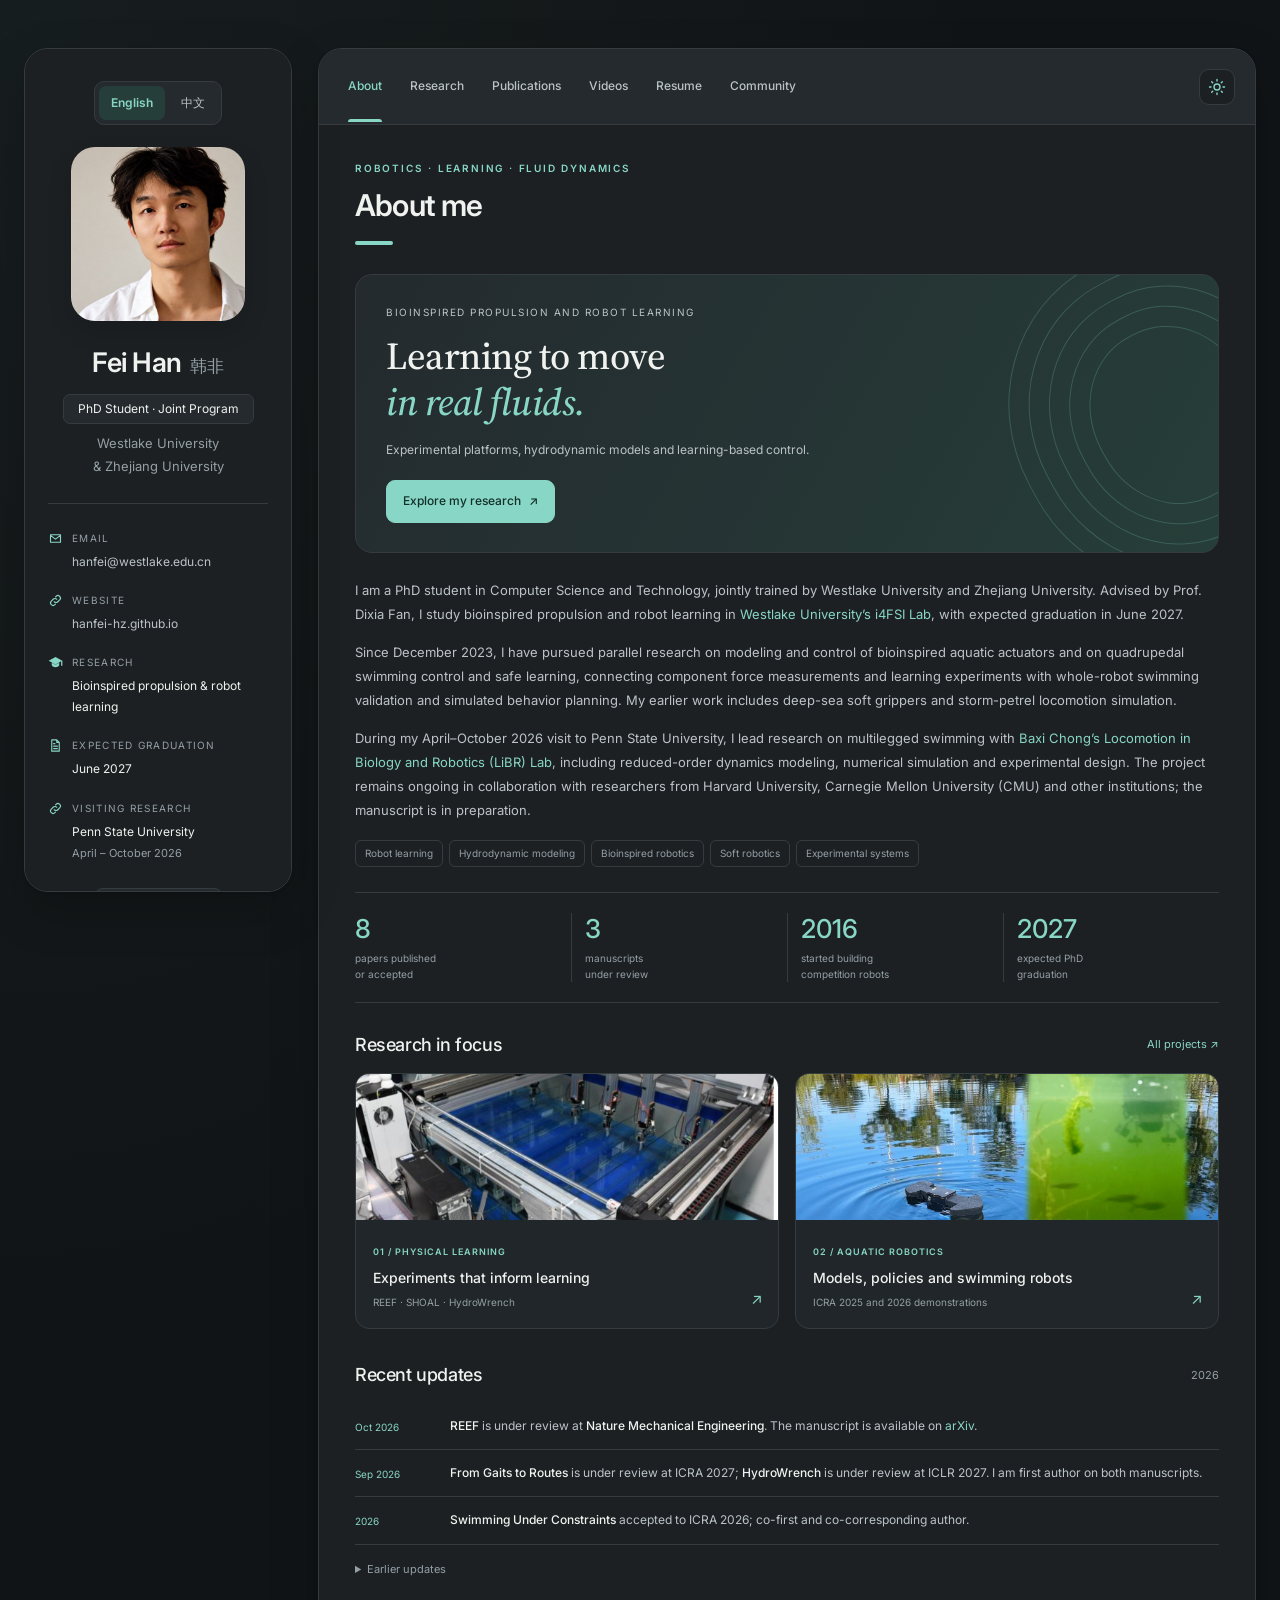
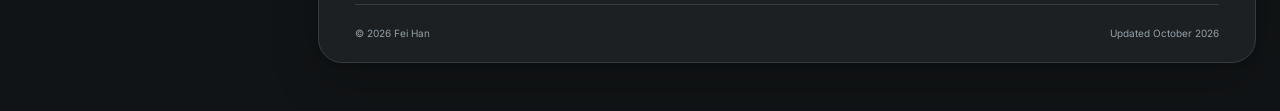
==== commit b90a1a38: "Correct research scope and preserve edited academic CV layout" ====
--- a/index.html
+++ b/index.html
@@ -34,7 +34,7 @@
       <p class="profile-note">Experiments, models and learning<br>for robots in real fluids.</p></div></aside><main class="content-card" id="main-content"><header class="panel-toolbar"><nav class="tab-nav" aria-label="Main sections"><a class="tab-link" id="tab-about" href="#about" aria-controls="about">About</a><a class="tab-link" id="tab-research" href="#research" aria-controls="research">Research</a><a class="tab-link" id="tab-publications" href="#publications" aria-controls="publications">Publications</a><a class="tab-link" id="tab-videos" href="#videos" aria-controls="videos">Videos</a><a class="tab-link" id="tab-experience" href="#experience" aria-controls="experience">Resume</a><a class="tab-link" id="tab-life" href="#life" aria-controls="life">Community</a></nav><button class="icon-btn" id="theme-toggle" aria-label="Switch color theme"><svg class="ic ic-moon" aria-hidden="true"><use href="#i-moon"/></svg><svg class="ic ic-sun" aria-hidden="true"><use href="#i-sun"/></svg></button></header><section class="panel" id="about" aria-labelledby="tab-about" tabindex="0"><p class="eyebrow">Robotics · Learning · Fluid dynamics</p><h2 class="section-title">About me</h2>
       <div class="intro-banner"><p class="intro-label">Bioinspired propulsion and robot learning</p><h3>Learning to move<br><em>in real fluids.</em></h3><p>Experimental platforms, hydrodynamic models and learning-based control.</p><a class="pill pill-solid" href="#research">Explore my research <span aria-hidden="true">↗</span></a><div class="flow-art" aria-hidden="true"><i></i><i></i><i></i><i></i><i></i></div></div>
       <div class="bio"><p>I am a PhD student in Computer Science and Technology, jointly trained by Westlake University and Zhejiang University. Advised by Prof. Dixia Fan, I study bioinspired propulsion and robot learning in <a href="https://i4fsi.lab.westlake.edu.cn/" target="_blank" rel="noopener">Westlake University’s i4FSI Lab</a>, with expected graduation in June 2027.</p>
-      <p>Since December 2023, I have pursued parallel research on the REEF propulsor platform and quadruped swimming, connecting force measurements, dynamics modeling, policy learning and robot experiments. My earlier work covers deep-sea soft grippers and storm-petrel locomotion.</p>
+      <p>Since December 2023, I have pursued parallel research on modeling and control of bioinspired aquatic actuators and on quadrupedal swimming control and safe learning, connecting component force measurements and learning experiments with whole-robot swimming validation and simulated behavior planning. My earlier work includes deep-sea soft grippers and storm-petrel locomotion simulation.</p>
       <p>During my April–October 2026 visit to Penn State University, I lead research on multilegged swimming with <a href="https://sites.psu.edu/libr/" target="_blank" rel="noopener">Baxi Chong’s Locomotion in Biology and Robotics (LiBR) Lab</a>, including reduced-order dynamics modeling, numerical simulation and experimental design. The project remains ongoing in collaboration with researchers from Harvard University, Carnegie Mellon University (CMU) and other institutions; the manuscript is in preparation.</p></div>
       <ul class="tags"><li>Robot learning</li><li>Hydrodynamic modeling</li><li>Bioinspired robotics</li><li>Soft robotics</li><li>Experimental systems</li></ul>
       <section class="stats" aria-label="Research at a glance"><div><strong>8</strong><span>papers published<br>or accepted</span></div><div><strong>3</strong><span>manuscripts<br>under review</span></div><div><strong>2016</strong><span>started building<br>competition robots</span></div><div><strong>2027</strong><span>expected PhD<br>graduation</span></div></section>
@@ -42,7 +42,7 @@
       <section class="news-block" id="news"><div class="section-heading"><h3>Recent updates</h3><span class="muted">2026</span></div><ol class="news">
       <li><time>Oct 2026</time><p><strong>REEF</strong> is under review at <strong>Nature Mechanical Engineering</strong>. The manuscript is available on <a href="https://arxiv.org/abs/2609.14254" target="_blank" rel="noopener">arXiv</a>.</p></li>
       <li><time>Sep 2026</time><p><strong>From Gaits to Routes</strong> is under review at ICRA 2027; <strong>HydroWrench</strong> is under review at ICLR 2027. I am first author on both manuscripts.</p></li>
-      <li><time>2026</time><p><strong>Swimming Under Constraints</strong> accepted to ICRA 2026; co-first and co-corresponding author.</p></li></ol><details class="older-news"><summary>Earlier updates</summary><ol class="news"><li><time>Apr 2026</time><p>Started the April–October visiting appointment at Penn State University.</p></li><li><time>2025</time><p><strong>Learn to Swim</strong> published at ICRA 2025.</p></li><li><time>2023</time><p>Storm-petrel learning research published in <em>Bioinspiration &amp; Biomimetics</em>.</p></li></ol></details></section></section><section class="panel" id="research" aria-labelledby="tab-research" tabindex="0"><h2 class="section-title">Research projects</h2><p class="section-intro">My work links experimental systems with models and learning algorithms. The REEF platform and quadruped swimmer are parallel parts of a continuing doctoral research program.</p><article class="theme"><figure class="theme-media"><img src="./assets/img/shoal.jpg" alt="SHOAL experimental array" loading="lazy" class=""></figure><div class="theme-body"><p class="project-date">Dec 2023 – present · Doctoral research</p><h3>REEF and learning in real fluids</h3><p>Contribute to the REEF platform and learning-control pipeline: synchronized experiments, force-feedback data, hydrodynamic modeling, imitation learning, offline learning and online adaptation. Related work develops HydroWrench, a dataset and benchmark for dynamic-load reconstruction.</p><p class="theme-refs">Nature Mechanical Engineering · Under review / HydroWrench · ICLR 2027 · Under review · First author</p></div></article><article class="theme"><figure class="theme-media"><img src="./assets/img/lts_outdoor.jpg" alt="Quadrupedal swimming robot in an outdoor pond" loading="lazy" class=""></figure><div class="theme-body"><p class="project-date">Dec 2023 – present · Parallel work with REEF</p><h3>Quadruped swimming and robot learning</h3><p>Collect experimental force data and build an LSTM hydrodynamic model for multi-objective gait optimization. Study safe reinforcement learning, leg-phase coordination, swimming behavior planning and skill distillation, connecting single-leg experiments with whole-robot validation.</p><p class="theme-refs">Learn to Swim · ICRA 2025 / Swimming Under Constraints · ICRA 2026 / From Gaits to Routes · ICRA 2027 · Under review · First author</p></div></article><div class="service-card"><h3>Applied collaboration with DEEP Robotics</h3><p class="project-date">Arctic expedition application · Aug 2025</p><p>The collaboration adopted my force-testing, modeling and motion-parameter-optimization framework. I participated in discussions on specialized foot design as a project contributor.</p></div><h3 class="section-subtitle">Visiting and earlier research</h3><div class="service-card"><p class="project-date">Apr 2026 – present · Visit to Penn State: Apr – Oct 2026</p><h3>Multilegged swimming</h3><p>Lead research on multilegged swimming, including reduced-order dynamics modeling, numerical simulation and experimental design. This ongoing project involves collaboration with researchers from Harvard University, Carnegie Mellon University (CMU) and other institutions. The manuscript is in preparation.</p><p class="theme-refs"><a href="https://sites.psu.edu/libr/" target="_blank" rel="noopener">Baxi Chong’s LiBR Lab · Penn State</a></p></div><article class="theme"><figure class="theme-media"><img src="./assets/img/petrel_model.jpg" alt="Storm-petrel morphological model" loading="lazy" class="fit"></figure><div class="theme-body"><p class="project-date">Jul 2022 – Oct 2023 · Westlake University</p><h3>Storm-petrel locomotion</h3><p>Combine air–water modeling with deep reinforcement learning to study pattering and sea-anchoring. This project began during my research-assistant appointment and continued into the beginning of my PhD.</p><p class="theme-refs">Bioinspiration &amp; Biomimetics · 2023 · Co-first author</p></div></article><article class="theme"><figure class="theme-media"><img src="./assets/img/soft-gripper.jpg" alt="Deep-sea soft gripper prototype" loading="lazy" class="fit"></figure><div class="theme-body"><p class="project-date">Sep 2019 – Jun 2022 · MEng research</p><h3>Deep-sea soft robotic gripper</h3><p>As a core student contributor, led structural design, fabrication, sensing and control development. Discussed technical approaches with my advisor and guided junior students in implementation and experiments. Also contributed to background research and preparation of project proposal materials.</p><p class="theme-refs">NSFC Major Research Plan Integrated Project 92048302 · Fundamental Research on Robots Combining Rigid, Flexible and Soft Structures for Operations in Extreme Environments</p></div></article><article class="theme"><figure class="theme-media"><img src="./assets/img/robomaster-team.webp" alt="RoboMaster robots and Zhengzhou University team" loading="lazy" class="fit"></figure><div class="theme-body"><p class="project-date">Sep 2016 – 2019 · Zhengzhou University</p><h3>RoboMaster development and team leadership</h3><p>Participated in the 2017, 2018 and 2019 seasons; captain in the 2017–2018 academic year. Developed STM32 hardware and C control software for infantry, hero, engineer, aerial and sentry robots. As captain, coordinated technical planning, task allocation, schedules and system integration.</p><p class="theme-refs">Embedded systems · Robot integration · Team coordination</p></div></article></section><section class="panel" id="publications" aria-labelledby="tab-publications" tabindex="0"><div class="section-head"><h2 class="section-title">Publications</h2><div class="filters" role="group" aria-label="Filter publications"><button class="chip is-active" data-filter="all">All</button><button class="chip" data-filter="published">Published / accepted</button><button class="chip" data-filter="review">Under review</button></div></div><p class="legend">* Equal contribution · ✉ Corresponding author · My name is in bold.</p><h3 class="pub-group" data-group="published">Published and accepted</h3><ol class="pubs"><li class="pub " data-status="published"><figure class="pub-thumb"><img src="./assets/img/saferl_framework.jpg" alt="Swimming Under Constraints: A Safe Reinforcement Learning Framework for Quadrupedal Bio-Inspired Propulsion" loading="lazy"></figure><div class="pub-body"><p class="venue"><span class="badge badge-pub">Accepted</span> ICRA 2026</p><h4>Swimming Under Constraints: A Safe Reinforcement Learning Framework for Quadrupedal Bio-Inspired Propulsion</h4><p class="authors">Xinyu Cui*, <b>Fei Han</b>*✉, Hang Xu, Yongcheng Zeng, Luoyang Sun, Ruizhi Zhang, Jian Zhao, Haifeng Zhang, Weikun Li, Hao Chen, Jun Wang, Dixia Fan✉</p><p class="tldr">Studies safe reinforcement learning for quadrupedal swimming, combining force constraints, leg-phase coordination and transfer from single-leg policies to whole-body motion.</p><div class="pub-links"><a href="https://arxiv.org/abs/2603.04073" target="_blank" rel="noopener">arXiv</a><a href="https://arxiv.org/pdf/2603.04073v1" target="_blank" rel="noopener">PDF</a><a href="#video-icra2026">Video</a><button data-bib="bib-saferl"><svg class="ic" aria-hidden="true"><use href="#i-quote"/></svg>BibTeX</button></div></div></li><li class="pub " data-status="published"><figure class="pub-thumb"><img src="./assets/img/lts_experiment.jpg" alt="Learn to Swim: Data-Driven LSTM Hydrodynamic Model for Quadruped Robot Gait Optimization" loading="lazy"></figure><div class="pub-body"><p class="venue"><span class="badge badge-pub">Published</span> ICRA 2025 · pp. 10261–10267</p><h4>Learn to Swim: Data-Driven LSTM Hydrodynamic Model for Quadruped Robot Gait Optimization</h4><p class="authors"><b>Fei Han</b>, Pengming Guo, Hao Chen, Weikun Li, Jingbo Ren, Naijun Liu, Ning Yang, Dixia Fan✉</p><p class="tldr">Builds an LSTM hydrodynamic model from experimental force data and uses it for multi-objective swimming-gait optimization and robot validation.</p><div class="pub-links"><a href="https://doi.org/10.1109/ICRA55743.2025.11128080" target="_blank" rel="noopener">DOI</a><a href="https://arxiv.org/abs/2505.03146" target="_blank" rel="noopener">arXiv</a><a href="https://github.com/HanFei-hz/Dog_LSTM" target="_blank" rel="noopener">Code</a><a href="#video-icra2025">Video</a><button data-bib="bib-lts"><svg class="ic" aria-hidden="true"><use href="#i-quote"/></svg>BibTeX</button></div></div></li><li class="pub " data-status="published"><figure class="pub-thumb"><img src="./assets/img/petrel_drl.jpg" alt="Exploring Storm Petrel Pattering and Sea-Anchoring Using Deep Reinforcement Learning" loading="lazy"></figure><div class="pub-body"><p class="venue"><span class="badge badge-pub">Published</span> Bioinspiration &amp; Biomimetics · 2023 · 18(6): 066016</p><h4>Exploring Storm Petrel Pattering and Sea-Anchoring Using Deep Reinforcement Learning</h4><p class="authors">Jiaqi Xue*, <b>Fei Han</b>*, Brett Klaassen van Oorschot, Glenna Clifton, Dixia Fan✉</p><p class="tldr">Combines a morphological model, air–water forces and deep reinforcement learning to study storm-petrel pattering and sea-anchoring behaviors.</p><div class="pub-links"><a href="https://doi.org/10.1088/1748-3190/ad00a2" target="_blank" rel="noopener">DOI</a><button data-bib="bib-petrel"><svg class="ic" aria-hidden="true"><use href="#i-quote"/></svg>BibTeX</button></div></div></li><li class="pub pub-compact" data-status="published"><div class="pub-body"><p class="venue"><span class="badge badge-pub">Published</span> Physics of Fluids · 2023 · 35(10): 101914</p><h4>Force Decomposition on Flapping Flexible Plate via Impulse Theory and Dynamic Mode Decomposition</h4><p class="authors">Linlin Kang, Shiying Xiong, Buchen Wu, Chao Li, Mingming Ge, Dehan Yuan, <b>Fei Han</b>, Weicheng Cui</p><p class="tldr">Uses impulse theory and dynamic mode decomposition to analyze fluid forces on a flapping flexible plate.</p><div class="pub-links"><a href="https://doi.org/10.1063/5.0169989" target="_blank" rel="noopener">DOI</a></div></div></li><li class="pub pub-compact" data-status="published"><div class="pub-body"><p class="venue"><span class="badge badge-pub">Published</span> Physics of Fluids · 2023 · 35(9): 091904</p><h4>Propulsive Performance and Vortex Dynamics of Jellyfish-like Propulsion with Burst-and-Coast Strategy</h4><p class="authors">Linlin Kang, An-Kang Gao, <b>Fei Han</b>, Weicheng Cui, Xi-Yun Lu</p><p class="tldr">Examines the propulsion and vortex dynamics of jellyfish-like motion using a burst-and-coast strategy.</p><div class="pub-links"><a href="https://doi.org/10.1063/5.0160878" target="_blank" rel="noopener">DOI</a></div></div></li><li class="pub " data-status="published"><figure class="pub-thumb"><img src="./assets/img/soft-gripper.jpg" alt="Design of a Composite-Cavity Bioinspired Soft Hand for Underwater Grasping" loading="lazy"></figure><div class="pub-body"><p class="venue"><span class="badge badge-pub">Published</span> Robot · 2023 · 45(2): 207–217 · In Chinese</p><h4>Design of a Composite-Cavity Bioinspired Soft Hand for Underwater Grasping</h4><p class="authors"><b>Fei Han</b>, Daohui Zhang, Xingang Zhao, et al.</p><p class="tldr">Develops a composite-cavity soft gripper for underwater manipulation, covering structural design, fabrication and experimental evaluation.</p><div class="pub-links"><a href="https://doi.org/10.13973/j.cnki.robot.210473" target="_blank" rel="noopener">DOI</a></div></div></li><li class="pub " data-status="published"><figure class="pub-thumb"><img src="./assets/img/soft-gripper-control.webp" alt="Human-Robot Interaction Control of a Soft Hand Based on a Curvature Prediction Model" loading="lazy"></figure><div class="pub-body"><p class="venue"><span class="badge badge-pub">Published</span> Automation &amp; Instrumentation · 2022 · 37(7): 43–47 · In Chinese</p><h4>Human-Robot Interaction Control of a Soft Hand Based on a Curvature Prediction Model</h4><p class="authors"><b>Fei Han</b>, Daohui Zhang, Xingang Zhao</p><p class="tldr">Models soft-finger bending with an LSTM predictor and develops human–robot interaction control with a data glove.</p><div class="pub-links"><a href="https://doi.org/10.19557/j.cnki.1001-9944.2022.07.009" target="_blank" rel="noopener">DOI</a></div></div></li><li class="pub pub-compact" data-status="published"><div class="pub-body"><p class="venue"><span class="badge badge-pub">Published</span> IEEE ROBIO · 2021</p><h4>An Underwater Soft Claw Based on Bionic Principle</h4><p class="authors">Yanxu Sun, <b>Fei Han</b>, Daohui Zhang, Xingang Zhao, Dan Ye</p><p class="tldr">Investigates the design and operation of a bioinspired soft claw for underwater grasping.</p><div class="pub-links"></div></div></li></ol><h3 class="pub-group" data-group="review">Under review</h3><ol class="pubs"><li class="pub " data-status="review"><figure class="pub-thumb"><img src="./assets/img/reef_overview.jpg" alt="Embracing Flow Unsteadiness: A High-Throughput Learning Platform Enables Vortex-Exploiting Bioinspired Propulsion" loading="lazy"></figure><div class="pub-body"><p class="venue"><span class="badge badge-review">Under review</span> Nature Mechanical Engineering</p><h4>Embracing Flow Unsteadiness: A High-Throughput Learning Platform Enables Vortex-Exploiting Bioinspired Propulsion</h4><p class="authors"><b>Fei Han</b>*, Xinyu Cui*, Zhipeng Wang*, Ning Yang, Hang Xu, Haifeng Zhang, Zhongming Hu, Jun Wang, Junfeng Du, Dixia Fan✉</p><p class="tldr">REEF combines the SHOAL experimental platform with imitation, offline and online learning to study propulsion policies that exploit unsteady fluid interactions.</p><div class="pub-links"><a href="https://arxiv.org/abs/2609.14254" target="_blank" rel="noopener">arXiv</a><a href="https://arxiv.org/pdf/2609.14254v1" target="_blank" rel="noopener">PDF</a><button data-bib="bib-reef"><svg class="ic" aria-hidden="true"><use href="#i-quote"/></svg>BibTeX</button></div></div></li><li class="pub pub-compact" data-status="review"><div class="pub-body"><p class="venue"><span class="badge badge-review">Under review</span> ICRA 2027 · First author</p><h4>From Gaits to Routes: Execution-Aware Hybrid Behavior Planning for Quadrupedal Swimming with Experiment-Calibrated Hydrodynamics</h4><p class="tldr">Studies hybrid behavior planning and skill distillation for quadrupedal swimming in an experiment-calibrated hydrodynamic simulator.</p><div class="pub-links"></div></div></li><li class="pub pub-compact" data-status="review"><div class="pub-body"><p class="venue"><span class="badge badge-review">Under review</span> ICLR 2027 · First author</p><h4>HydroWrench: A Dataset and Benchmark for Dynamic Load Reconstruction in Bioinspired Aquatic Mechanisms</h4><p class="tldr">Builds a dataset and evaluation benchmark for reconstructing dynamic loads from motion commands in bioinspired aquatic mechanisms.</p><div class="pub-links"></div></div></li></ol><p class="more">Also on <a href="https://scholar.google.com/citations?user=3WVj0IoAAAAJ" target="_blank" rel="noopener">Google Scholar</a>.</p></section><section class="panel" id="videos" aria-labelledby="tab-videos" tabindex="0"><h2 class="section-title">ICRA videos</h2><p class="section-intro">Quadrupedal swimming experiments on hydrodynamic modeling, gait optimization and safe reinforcement learning.</p><div class="videos"><figure class="video-card" id="video-icra2025"><div class="video-frame"><video controls preload="metadata" playsinline poster="./assets/img/icra2025-video-poster.jpg"><source src="./assets/videos/icra2025.mp4" type="video/mp4">Your browser does not support HTML video.</video></div><figcaption><span class="badge badge-pub">ICRA 2025</span> Learn to Swim</figcaption></figure><figure class="video-card" id="video-icra2026"><div class="video-frame"><video controls preload="metadata" playsinline poster="./assets/img/icra2026-video-poster.jpg"><source src="./assets/videos/icra2026.mp4" type="video/mp4">Your browser does not support HTML video.</video></div><figcaption><span class="badge badge-pub">ICRA 2026</span> Swimming Under Constraints</figcaption></figure></div></section><section class="panel" id="experience" aria-labelledby="tab-experience" tabindex="0"><h2 class="section-title">Education and experience</h2><h3 class="section-subtitle">Education</h3><ol class="timeline"><li><time>Aug 2023 – Jun 2027 (expected)</time><h4>Joint PhD Program · Westlake University &amp; Zhejiang University</h4><p>Computer Science and Technology · Advisor: Prof. Dixia Fan. Research at <a href="https://i4fsi.lab.westlake.edu.cn/" target="_blank" rel="noopener">Westlake University’s i4FSI Lab</a>.</p></li><li><time>Sep 2019 – Jun 2022</time><h4>MEng · University of Chinese Academy of Sciences</h4><p>Pattern Recognition and Intelligent Systems. Research at the State Key Laboratory of Robotics, Shenyang Institute of Automation, Chinese Academy of Sciences.</p></li><li><time>Sep 2015 – Jul 2019</time><h4>BEng · Zhengzhou University</h4><p>Measurement and Control Technology and Instruments.</p></li></ol><h3 class="section-subtitle">Research appointments</h3><ol class="timeline"><li><time>Apr – Oct 2026</time><h4>Visiting Scholar · Pennsylvania State University</h4><p><a href="https://sites.psu.edu/libr/" target="_blank" rel="noopener">Baxi Chong’s LiBR Lab</a>. Lead multilegged-swimming research, including reduced-order modeling, numerical simulation and experimental design. The collaboration continues beyond the visiting period.</p></li><li><time>Jul 2022 – Aug 2023</time><h4>Research Assistant · Westlake University</h4><p>Storm-petrel locomotion research, modeling, data analysis and scientific writing.</p></li></ol><h3 class="section-subtitle">Research timeline</h3><ol class="timeline"><li><time>Apr 2026 – present</time><h4>Multilegged swimming collaboration</h4><p>Lead multilegged-swimming research and experimental design in an ongoing collaboration with Baxi Chong’s team and researchers from Harvard University, Carnegie Mellon University and other institutions; manuscript in preparation.</p></li><li><time>Dec 2023 – present</time><h4>Bioinspired propulsion and robot learning</h4><p>REEF and quadruped swimming experiments developed in parallel; papers are milestones within this continuing research.</p></li><li><time>Jul 2022 – Oct 2023</time><h4>Storm-petrel locomotion</h4><p>Research-assistant stage through early PhD study.</p></li><li><time>Sep 2019 – Jun 2022</time><h4>Deep-sea soft robotic gripper</h4><p>Personal MEng research period; design, fabrication, sensing, control and proposal preparation.</p></li><li><time>Sep 2016 – 2019</time><h4>RoboMaster</h4><p>Captain, 2017–2018 academic year.</p></li></ol><h3 class="section-subtitle">Download a CV</h3><p class="section-intro">Two-page CVs with QR codes for my homepage and research groups. Choose the research context and language.</p><div class="cv-downloads"><article class="cv-option"><h3>Industry research</h3><p>Projects, technical contributions and team leadership.</p><div class="pub-links"><a href="./assets/files/cv-industry-en.pdf?v=20261021-author" target="_blank" rel="noopener" lang="en">English PDF <svg class="ic" aria-hidden="true"><use href="#i-pdf"/></svg></a><a href="./assets/files/cv-industry-zh.pdf?v=20261021-author" target="_blank" rel="noopener" lang="zh-CN">中文 PDF <svg class="ic" aria-hidden="true"><use href="#i-pdf"/></svg></a></div></article><article class="cv-option"><h3>Academic research</h3><p>Research, publications and academic service.</p><div class="pub-links"><a href="./assets/files/cv-academic-en.pdf?v=20261021-author" target="_blank" rel="noopener" lang="en">English PDF <svg class="ic" aria-hidden="true"><use href="#i-pdf"/></svg></a><a href="./assets/files/cv-academic-zh.pdf?v=20261021-author" target="_blank" rel="noopener" lang="zh-CN">中文 PDF <svg class="ic" aria-hidden="true"><use href="#i-pdf"/></svg></a></div></article></div><h3 class="section-subtitle">Selected honors</h3><ul class="achievement-list"><li><time>2017 / 2018</time><p>RoboMaster · Third Prize in the 2017 Western Regional and 2018 Central Regional competitions.</p></li><li><time>2017</time><p>National Undergraduate Electronics Design Contest · Second Prize, Henan Region, undergraduate division.</p></li><li><time>2018</time><p>Zhengzhou University “Creating Youth” Entrepreneurship Competition · Special Prize for the 3D Scanner project.</p></li></ul></section><section class="panel" id="life" aria-labelledby="tab-life" tabindex="0"><h2 class="section-title">Service and community</h2><p class="section-intro">Teaching through outreach, organizing exchanges and contributing to campus life are part of my development as a researcher.</p><div class="service-grid"><article class="service-card"><h3>IROS 2025 campus visits and exchange</h3><p>As a core organizer and presenter for laboratory-hosted visits to Westlake University, welcomed professors, researchers and industry guests. Introduced the university, laboratory research and results, and discussed bioinspired robotics, fluid mechanics and intelligent control.</p></article><article class="service-card"><h3>Laboratory open days and science outreach</h3><p>Repeatedly hosted primary and secondary school visits organized by the School of Engineering, introducing research platforms and explaining bioinspired robotics and fluid mechanics.</p></article><article class="service-card"><h3>Conference volunteering</h3><p>Supported conference organization and on-site service at an intelligent-fluids academic meeting hosted by the School of Engineering.</p></article><article class="service-card"><h3>Undergraduate residential-college exchanges</h3><p>Shared research experiences and reflections on postgraduate study as a senior graduate student, helping undergraduates explore research and future study.</p></article><article class="service-card"><h3>Westlake University Xinyue Choir</h3><p>Participated in group rehearsals and university performances, learning through musical practice and collaboration.</p></article><article class="service-card"><h3>Exercise and life outside research</h3><p>Maintain regular exercise alongside research, with interests in badminton, fitness, singing and photography.</p></article></div><h3 class="section-subtitle">Engineering memories</h3><div class="archive-gallery"><figure><img src="./assets/img/robomaster-team.webp" alt="RoboMaster team and robot platforms" loading="lazy"><figcaption>RoboMaster robots and team during undergraduate study.</figcaption></figure><figure><img src="./assets/img/soft-gripper-control.webp" alt="Data-glove interaction with a soft robotic hand" loading="lazy"><figcaption>Data-glove interaction experiments with the soft gripper during MEng research.</figcaption></figure></div><h3 class="section-subtitle">Code and tools</h3><ul class="repos"><li><a href="https://github.com/HanFei-hz/Dog_LSTM" target="_blank" rel="noopener"><b>Dog_LSTM</b><span>LSTM hydrodynamics and gait optimization</span></a></li><li><a href="https://github.com/HanFei-hz/Leg_offlineDRL" target="_blank" rel="noopener"><b>Leg_offlineDRL</b><span>Offline reinforcement learning for a swimming leg</span></a></li><li><a href="https://github.com/HanFei-hz/WaterLily" target="_blank" rel="noopener"><b>WaterLily</b><span>CFD experiments for flapping and undulating bodies</span></a></li><li><a href="./assets/files/rl_explorer.html" target="_blank" rel="noopener"><b>RL Explorer</b><span>Interactive reinforcement-learning knowledge graph (English)</span></a></li></ul></section>
+      <li><time>2026</time><p><strong>Swimming Under Constraints</strong> accepted to ICRA 2026; co-first and co-corresponding author.</p></li></ol><details class="older-news"><summary>Earlier updates</summary><ol class="news"><li><time>Apr 2026</time><p>Started the April–October visiting appointment at Penn State University.</p></li><li><time>2025</time><p><strong>Learn to Swim</strong> published at ICRA 2025.</p></li><li><time>2023</time><p>Storm-petrel simulation research published in <em>Bioinspiration &amp; Biomimetics</em>.</p></li></ol></details></section></section><section class="panel" id="research" aria-labelledby="tab-research" tabindex="0"><h2 class="section-title">Research projects</h2><p class="section-intro">My work connects experimental systems, hydrodynamic models and learning algorithms. Modeling and control of bioinspired aquatic actuators, including work on the REEF learning framework, and quadrupedal swimming control and safe learning are parallel directions within my ongoing doctoral research.</p><article class="theme"><figure class="theme-media"><img src="./assets/img/shoal.jpg" alt="SHOAL experimental array" loading="lazy" class=""></figure><div class="theme-body"><p class="project-date">Dec 2023 – present · Doctoral research</p><h3>Bioinspired aquatic actuators: modeling and control</h3><p>Contribute to force measurement, hydrodynamic modeling and learning control for webbed paddles, flapping fins and tail fins. The REEF framework combines the SHOAL force-measurement platform and V-STAR learning pipeline for imitation learning, surrogate-model-based offline optimization and online hardware fine-tuning. Also contribute to HydroWrench, a dataset and benchmark for offline reconstruction of six-axis interface loads from motion commands.</p><p class="theme-refs">Nature Mechanical Engineering · Under review / HydroWrench · ICLR 2027 · Under review · First author</p></div></article><article class="theme"><figure class="theme-media"><img src="./assets/img/lts_outdoor.jpg" alt="Quadrupedal swimming robot in an outdoor pond" loading="lazy" class=""></figure><div class="theme-body"><p class="project-date">Dec 2023 – present · Doctoral research</p><h3>Quadruped swimming control and safe learning</h3><p>Apply component hydrodynamic models to whole-robot gait optimization and hardware validation, and transfer periodic gaits learned through safe reinforcement learning on a single-leg platform to the robot. Study behavior planning and route following in simulation.</p><p class="theme-refs">Learn to Swim · ICRA 2025 / Swimming Under Constraints · ICRA 2026 / From Gaits to Routes · ICRA 2027 · Under review · First author</p></div></article><div class="service-card"><h3>Applied collaboration with DEEP Robotics</h3><p class="project-date">Arctic expedition application · Aug 2025</p><p>The collaboration adopted my force-testing, modeling and motion-parameter-optimization framework. I participated in discussions on specialized foot design as a project contributor.</p></div><h3 class="section-subtitle">Visiting and earlier research</h3><div class="service-card"><p class="project-date">Apr 2026 – present · Visit to Penn State: Apr – Oct 2026</p><h3>Multilegged swimming</h3><p>Lead research on multilegged swimming, including reduced-order dynamics modeling, numerical simulation and experimental design. This ongoing project involves collaboration with researchers from Harvard University, Carnegie Mellon University (CMU) and other institutions. The manuscript is in preparation.</p><p class="theme-refs"><a href="https://sites.psu.edu/libr/" target="_blank" rel="noopener">Baxi Chong’s LiBR Lab · Penn State</a></p></div><article class="theme"><figure class="theme-media"><img src="./assets/img/petrel_model.jpg" alt="Storm-petrel simulation model" loading="lazy" class="fit"></figure><div class="theme-body"><p class="project-date">Jul 2022 – Oct 2023 · Westlake University</p><h3>Storm-petrel locomotion simulation</h3><p>Contributed to air–water modeling, deep reinforcement learning parameter tuning and simulation analysis of pattering and sea-anchoring. This early simulation project began during my research-assistant appointment and continued into the beginning of my PhD.</p><p class="theme-refs">Bioinspiration &amp; Biomimetics · 2023 · Co-first author</p></div></article><article class="theme"><figure class="theme-media"><img src="./assets/img/soft-gripper.jpg" alt="Deep-sea soft gripper prototype" loading="lazy" class="fit"></figure><div class="theme-body"><p class="project-date">Sep 2019 – Jun 2022 · MEng research</p><h3>Deep-sea soft robotic gripper</h3><p>As a core student contributor, led structural design, fabrication, sensing and control development. Discussed technical approaches with my advisor and guided junior students in implementation and experiments. Also contributed to background research and preparation of project proposal materials.</p><p class="theme-refs">NSFC Major Research Plan Integrated Project 92048302 · Fundamental Research on Robots Combining Rigid, Flexible and Soft Structures for Operations in Extreme Environments</p></div></article><article class="theme"><figure class="theme-media"><img src="./assets/img/robomaster-team.webp" alt="RoboMaster robots and Zhengzhou University team" loading="lazy" class="fit"></figure><div class="theme-body"><p class="project-date">Sep 2016 – 2019 · Zhengzhou University</p><h3>RoboMaster development and team leadership</h3><p>Participated in the 2017, 2018 and 2019 seasons; captain in the 2017–2018 academic year. Developed STM32 hardware and C control software for infantry, hero, engineer, aerial and sentry robots. As captain, coordinated technical planning, task allocation, schedules and system integration.</p><p class="theme-refs">Embedded systems · Robot integration · Team coordination</p></div></article></section><section class="panel" id="publications" aria-labelledby="tab-publications" tabindex="0"><div class="section-head"><h2 class="section-title">Publications</h2><div class="filters" role="group" aria-label="Filter publications"><button class="chip is-active" data-filter="all">All</button><button class="chip" data-filter="published">Published / accepted</button><button class="chip" data-filter="review">Under review</button></div></div><p class="legend">* Equal contribution · ✉ Corresponding author · My name is in bold.</p><h3 class="pub-group" data-group="published">Published and accepted</h3><ol class="pubs"><li class="pub " data-status="published"><figure class="pub-thumb"><img src="./assets/img/saferl_framework.jpg" alt="Swimming Under Constraints: A Safe Reinforcement Learning Framework for Quadrupedal Bio-Inspired Propulsion" loading="lazy"></figure><div class="pub-body"><p class="venue"><span class="badge badge-pub">Accepted</span> ICRA 2026</p><h4>Swimming Under Constraints: A Safe Reinforcement Learning Framework for Quadrupedal Bio-Inspired Propulsion</h4><p class="authors">Xinyu Cui*, <b>Fei Han</b>*✉, Hang Xu, Yongcheng Zeng, Luoyang Sun, Ruizhi Zhang, Jian Zhao, Haifeng Zhang, Weikun Li, Hao Chen, Jun Wang, Dixia Fan✉</p><p class="tldr">Studies force-constrained safe reinforcement learning on a single-leg towing platform and transfers learned periodic gaits to a quadrupedal robot through diagonal-phase coordination.</p><div class="pub-links"><a href="https://arxiv.org/abs/2603.04073" target="_blank" rel="noopener">arXiv</a><a href="https://arxiv.org/pdf/2603.04073v1" target="_blank" rel="noopener">PDF</a><a href="#video-icra2026">Video</a><button data-bib="bib-saferl"><svg class="ic" aria-hidden="true"><use href="#i-quote"/></svg>BibTeX</button></div></div></li><li class="pub " data-status="published"><figure class="pub-thumb"><img src="./assets/img/lts_experiment.jpg" alt="Learn to Swim: Data-Driven LSTM Hydrodynamic Model for Quadruped Robot Gait Optimization" loading="lazy"></figure><div class="pub-body"><p class="venue"><span class="badge badge-pub">Published</span> ICRA 2025 · pp. 10261–10267</p><h4>Learn to Swim: Data-Driven LSTM Hydrodynamic Model for Quadruped Robot Gait Optimization</h4><p class="authors"><b>Fei Han</b>, Pengming Guo, Hao Chen, Weikun Li, Jingbo Ren, Naijun Liu, Ning Yang, Dixia Fan✉</p><p class="tldr">Builds an LSTM model from webbed-leg force measurements and combines it with measured body drag for swimming-gait optimization and whole-robot validation.</p><div class="pub-links"><a href="https://doi.org/10.1109/ICRA55743.2025.11128080" target="_blank" rel="noopener">DOI</a><a href="https://arxiv.org/abs/2505.03146" target="_blank" rel="noopener">arXiv</a><a href="https://github.com/HanFei-hz/Dog_LSTM" target="_blank" rel="noopener">Code</a><a href="#video-icra2025">Video</a><button data-bib="bib-lts"><svg class="ic" aria-hidden="true"><use href="#i-quote"/></svg>BibTeX</button></div></div></li><li class="pub " data-status="published"><figure class="pub-thumb"><img src="./assets/img/petrel_drl.jpg" alt="Exploring Storm Petrel Pattering and Sea-Anchoring Using Deep Reinforcement Learning" loading="lazy"></figure><div class="pub-body"><p class="venue"><span class="badge badge-pub">Published</span> Bioinspiration &amp; Biomimetics · 2023 · 18(6): 066016</p><h4>Exploring Storm Petrel Pattering and Sea-Anchoring Using Deep Reinforcement Learning</h4><p class="authors">Jiaqi Xue*, <b>Fei Han</b>*, Brett Klaassen van Oorschot, Glenna Clifton, Dixia Fan✉</p><p class="tldr">Combines air–water modeling and deep reinforcement learning in simulation to study storm-petrel pattering and sea-anchoring behaviors.</p><div class="pub-links"><a href="https://doi.org/10.1088/1748-3190/ad00a2" target="_blank" rel="noopener">DOI</a><button data-bib="bib-petrel"><svg class="ic" aria-hidden="true"><use href="#i-quote"/></svg>BibTeX</button></div></div></li><li class="pub pub-compact" data-status="published"><div class="pub-body"><p class="venue"><span class="badge badge-pub">Published</span> Physics of Fluids · 2023 · 35(10): 101914</p><h4>Force Decomposition on Flapping Flexible Plate via Impulse Theory and Dynamic Mode Decomposition</h4><p class="authors">Linlin Kang, Shiying Xiong, Buchen Wu, Chao Li, Mingming Ge, Dehan Yuan, <b>Fei Han</b>, Weicheng Cui</p><p class="tldr">Uses impulse theory and dynamic mode decomposition to analyze fluid forces on a flapping flexible plate.</p><div class="pub-links"><a href="https://doi.org/10.1063/5.0169989" target="_blank" rel="noopener">DOI</a></div></div></li><li class="pub pub-compact" data-status="published"><div class="pub-body"><p class="venue"><span class="badge badge-pub">Published</span> Physics of Fluids · 2023 · 35(9): 091904</p><h4>Propulsive Performance and Vortex Dynamics of Jellyfish-like Propulsion with Burst-and-Coast Strategy</h4><p class="authors">Linlin Kang, An-Kang Gao, <b>Fei Han</b>, Weicheng Cui, Xi-Yun Lu</p><p class="tldr">Examines the propulsion and vortex dynamics of jellyfish-like motion using a burst-and-coast strategy.</p><div class="pub-links"><a href="https://doi.org/10.1063/5.0160878" target="_blank" rel="noopener">DOI</a></div></div></li><li class="pub " data-status="published"><figure class="pub-thumb"><img src="./assets/img/soft-gripper.jpg" alt="Design of a Composite-Cavity Bioinspired Soft Hand for Underwater Grasping" loading="lazy"></figure><div class="pub-body"><p class="venue"><span class="badge badge-pub">Published</span> Robot · 2023 · 45(2): 207–217 · In Chinese</p><h4>Design of a Composite-Cavity Bioinspired Soft Hand for Underwater Grasping</h4><p class="authors"><b>Fei Han</b>, Daohui Zhang, Xingang Zhao, et al.</p><p class="tldr">Develops a composite-cavity soft gripper for underwater manipulation, covering structural design, fabrication and experimental evaluation.</p><div class="pub-links"><a href="https://doi.org/10.13973/j.cnki.robot.210473" target="_blank" rel="noopener">DOI</a></div></div></li><li class="pub " data-status="published"><figure class="pub-thumb"><img src="./assets/img/soft-gripper-control.webp" alt="Human-Robot Interaction Control of a Soft Hand Based on a Curvature Prediction Model" loading="lazy"></figure><div class="pub-body"><p class="venue"><span class="badge badge-pub">Published</span> Automation &amp; Instrumentation · 2022 · 37(7): 43–47 · In Chinese</p><h4>Human-Robot Interaction Control of a Soft Hand Based on a Curvature Prediction Model</h4><p class="authors"><b>Fei Han</b>, Daohui Zhang, Xingang Zhao</p><p class="tldr">Models soft-finger bending with an LSTM predictor and develops human–robot interaction control with a data glove.</p><div class="pub-links"><a href="https://doi.org/10.19557/j.cnki.1001-9944.2022.07.009" target="_blank" rel="noopener">DOI</a></div></div></li><li class="pub pub-compact" data-status="published"><div class="pub-body"><p class="venue"><span class="badge badge-pub">Published</span> IEEE ROBIO · 2021</p><h4>An Underwater Soft Claw Based on Bionic Principle</h4><p class="authors">Yanxu Sun, <b>Fei Han</b>, Daohui Zhang, Xingang Zhao, Dan Ye</p><p class="tldr">Investigates the design and operation of a bioinspired soft claw for underwater grasping.</p><div class="pub-links"></div></div></li></ol><h3 class="pub-group" data-group="review">Under review</h3><ol class="pubs"><li class="pub " data-status="review"><figure class="pub-thumb"><img src="./assets/img/reef_overview.jpg" alt="Embracing Flow Unsteadiness: A High-Throughput Learning Platform Enables Vortex-Exploiting Bioinspired Propulsion" loading="lazy"></figure><div class="pub-body"><p class="venue"><span class="badge badge-review">Under review</span> Nature Mechanical Engineering</p><h4>Embracing Flow Unsteadiness: A High-Throughput Learning Platform Enables Vortex-Exploiting Bioinspired Propulsion</h4><p class="authors"><b>Fei Han</b>*, Xinyu Cui*, Zhipeng Wang*, Ning Yang, Hang Xu, Haifeng Zhang, Zhongming Hu, Jun Wang, Junfeng Du, Dixia Fan✉</p><p class="tldr">REEF combines the SHOAL force-measurement platform and V-STAR learning pipeline to study webbed paddles, flapping fins and tail fins through imitation learning, surrogate-model-based offline optimization and online hardware fine-tuning.</p><div class="pub-links"><a href="https://arxiv.org/abs/2609.14254" target="_blank" rel="noopener">arXiv</a><a href="https://arxiv.org/pdf/2609.14254v1" target="_blank" rel="noopener">PDF</a><button data-bib="bib-reef"><svg class="ic" aria-hidden="true"><use href="#i-quote"/></svg>BibTeX</button></div></div></li><li class="pub pub-compact" data-status="review"><div class="pub-body"><p class="venue"><span class="badge badge-review">Under review</span> ICRA 2027 · First author</p><h4>From Gaits to Routes: Execution-Aware Hybrid Behavior Planning for Quadrupedal Swimming with Experiment-Calibrated Hydrodynamics</h4><p class="tldr">Studies hybrid behavior planning and skill distillation for quadrupedal swimming in an experiment-calibrated hydrodynamic simulator.</p><div class="pub-links"></div></div></li><li class="pub pub-compact" data-status="review"><div class="pub-body"><p class="venue"><span class="badge badge-review">Under review</span> ICLR 2027 · First author</p><h4>HydroWrench: A Dataset and Benchmark for Dynamic Load Reconstruction in Bioinspired Aquatic Mechanisms</h4><p class="tldr">Builds a dataset and benchmark for offline reconstruction of six-axis interface loads from motion commands in bioinspired aquatic mechanisms.</p><div class="pub-links"></div></div></li></ol><p class="more">Also on <a href="https://scholar.google.com/citations?user=3WVj0IoAAAAJ" target="_blank" rel="noopener">Google Scholar</a>.</p></section><section class="panel" id="videos" aria-labelledby="tab-videos" tabindex="0"><h2 class="section-title">ICRA videos</h2><p class="section-intro">Experiments on webbed-leg hydrodynamic modeling and safe learning, alongside quadrupedal gait optimization and swimming validation.</p><div class="videos"><figure class="video-card" id="video-icra2025"><div class="video-frame"><video controls preload="metadata" playsinline poster="./assets/img/icra2025-video-poster.jpg"><source src="./assets/videos/icra2025.mp4" type="video/mp4">Your browser does not support HTML video.</video></div><figcaption><span class="badge badge-pub">ICRA 2025</span> Learn to Swim</figcaption></figure><figure class="video-card" id="video-icra2026"><div class="video-frame"><video controls preload="metadata" playsinline poster="./assets/img/icra2026-video-poster.jpg"><source src="./assets/videos/icra2026.mp4" type="video/mp4">Your browser does not support HTML video.</video></div><figcaption><span class="badge badge-pub">ICRA 2026</span> Swimming Under Constraints</figcaption></figure></div></section><section class="panel" id="experience" aria-labelledby="tab-experience" tabindex="0"><h2 class="section-title">Education and experience</h2><h3 class="section-subtitle">Education</h3><ol class="timeline"><li><time>Aug 2023 – Jun 2027 (expected)</time><h4>Joint PhD Program · Westlake University &amp; Zhejiang University</h4><p>Computer Science and Technology · Advisor: Prof. Dixia Fan. Research at <a href="https://i4fsi.lab.westlake.edu.cn/" target="_blank" rel="noopener">Westlake University’s i4FSI Lab</a>.</p></li><li><time>Sep 2019 – Jun 2022</time><h4>MEng · University of Chinese Academy of Sciences</h4><p>Pattern Recognition and Intelligent Systems · Advisor: Xingang Zhao. Research at the State Key Laboratory of Robotics, Shenyang Institute of Automation, Chinese Academy of Sciences.</p></li><li><time>Sep 2015 – Jul 2019</time><h4>BEng · Zhengzhou University</h4><p>Measurement and Control Technology and Instruments.</p></li></ol><h3 class="section-subtitle">Research appointments</h3><ol class="timeline"><li><time>Apr – Oct 2026</time><h4>Visiting Scholar · Pennsylvania State University</h4><p><a href="https://sites.psu.edu/libr/" target="_blank" rel="noopener">Baxi Chong’s LiBR Lab</a>. Lead multilegged-swimming research, including reduced-order modeling, numerical simulation and experimental design. The collaboration continues beyond the visiting period.</p></li><li><time>Jul 2022 – Aug 2023</time><h4>Research Assistant · Westlake University</h4><p>Contributed to air–water modeling, deep reinforcement learning parameter tuning and simulation analysis for storm-petrel locomotion.</p></li></ol><h3 class="section-subtitle">Research timeline</h3><ol class="timeline"><li><time>Apr 2026 – present</time><h4>Multilegged swimming collaboration</h4><p>Lead multilegged-swimming research and experimental design in an ongoing collaboration with Baxi Chong’s team and researchers from Harvard University, Carnegie Mellon University and other institutions; manuscript in preparation.</p></li><li><time>Dec 2023 – present</time><h4>Bioinspired aquatic actuators and quadrupedal swimming</h4><p>Research on aquatic actuators and the REEF learning framework runs in parallel with quadrupedal swimming; papers mark stages within this continuing work.</p></li><li><time>Jul 2022 – Oct 2023</time><h4>Storm-petrel locomotion simulation</h4><p>Contributed to air–water modeling, reinforcement-learning tuning and simulation analysis, from the research-assistant stage through early PhD study.</p></li><li><time>Sep 2019 – Jun 2022</time><h4>Deep-sea soft robotic gripper</h4><p>Personal MEng research period; design, fabrication, sensing, control and proposal preparation.</p></li><li><time>Sep 2016 – 2019</time><h4>RoboMaster</h4><p>Captain, 2017–2018 academic year.</p></li></ol><h3 class="section-subtitle">Download a CV</h3><p class="section-intro">Two-page CVs with QR codes for my homepage and research groups. Choose the research context and language.</p><div class="cv-downloads"><article class="cv-option"><h3>Industry research</h3><p>Projects, technical contributions and team leadership.</p><div class="pub-links"><a href="./assets/files/cv-industry-en.pdf?v=20261023-research" target="_blank" rel="noopener" lang="en">English PDF <svg class="ic" aria-hidden="true"><use href="#i-pdf"/></svg></a><a href="./assets/files/cv-industry-zh.pdf?v=20261023-research" target="_blank" rel="noopener" lang="zh-CN">中文 PDF <svg class="ic" aria-hidden="true"><use href="#i-pdf"/></svg></a></div></article><article class="cv-option"><h3>Academic research</h3><p>Research, publications and academic service.</p><div class="pub-links"><a href="./assets/files/cv-academic-en.pdf?v=20261023-research" target="_blank" rel="noopener" lang="en">English PDF <svg class="ic" aria-hidden="true"><use href="#i-pdf"/></svg></a><a href="./assets/files/cv-academic-zh.pdf?v=20261023-research" target="_blank" rel="noopener" lang="zh-CN">中文 PDF <svg class="ic" aria-hidden="true"><use href="#i-pdf"/></svg></a></div></article></div><h3 class="section-subtitle">Selected honors</h3><ul class="achievement-list"><li><time>2017 / 2018</time><p>RoboMaster · Third Prize in the 2017 Western Regional and 2018 Central Regional competitions.</p></li><li><time>2017</time><p>National Undergraduate Electronics Design Contest · Second Prize, Henan Region, undergraduate division.</p></li><li><time>2018</time><p>Zhengzhou University “Creating Youth” Entrepreneurship Competition · Special Prize for the 3D Scanner project.</p></li></ul></section><section class="panel" id="life" aria-labelledby="tab-life" tabindex="0"><h2 class="section-title">Service and community</h2><p class="section-intro">Teaching through outreach, organizing exchanges and contributing to campus life are part of my development as a researcher.</p><div class="service-grid"><article class="service-card"><h3>IROS 2025 campus visits and exchange</h3><p>As a core organizer and presenter for laboratory-hosted visits to Westlake University, welcomed professors, researchers and industry guests. Introduced the university, laboratory research and results, and discussed bioinspired robotics, fluid mechanics and intelligent control.</p></article><article class="service-card"><h3>Laboratory open days and science outreach</h3><p>Repeatedly hosted primary and secondary school visits organized by the School of Engineering, introducing research platforms and explaining bioinspired robotics and fluid mechanics.</p></article><article class="service-card"><h3>Conference volunteering</h3><p>Supported conference organization and on-site service at an intelligent-fluids academic meeting hosted by the School of Engineering.</p></article><article class="service-card"><h3>Undergraduate residential-college exchanges</h3><p>Shared research experiences and reflections on postgraduate study as a senior graduate student, helping undergraduates explore research and future study.</p></article><article class="service-card"><h3>Westlake University Xinyue Choir</h3><p>Participated in group rehearsals and university performances, learning through musical practice and collaboration.</p></article><article class="service-card"><h3>Exercise and life outside research</h3><p>Maintain regular exercise alongside research, with interests in badminton, fitness, singing and photography.</p></article></div><h3 class="section-subtitle">Engineering memories</h3><div class="archive-gallery"><figure><img src="./assets/img/robomaster-team.webp" alt="RoboMaster team and robot platforms" loading="lazy"><figcaption>RoboMaster robots and team during undergraduate study.</figcaption></figure><figure><img src="./assets/img/soft-gripper-control.webp" alt="Data-glove interaction with a soft robotic hand" loading="lazy"><figcaption>Data-glove interaction experiments with the soft gripper during MEng research.</figcaption></figure></div><h3 class="section-subtitle">Code and tools</h3><ul class="repos"><li><a href="https://github.com/HanFei-hz/Dog_LSTM" target="_blank" rel="noopener"><b>Dog_LSTM</b><span>LSTM hydrodynamics and gait optimization</span></a></li><li><a href="https://github.com/HanFei-hz/Leg_offlineDRL" target="_blank" rel="noopener"><b>Leg_offlineDRL</b><span>Offline reinforcement learning for a swimming leg</span></a></li><li><a href="https://github.com/HanFei-hz/WaterLily" target="_blank" rel="noopener"><b>WaterLily</b><span>CFD experiments for flapping and undulating bodies</span></a></li><li><a href="./assets/files/rl_explorer.html" target="_blank" rel="noopener"><b>RL Explorer</b><span>Interactive reinforcement-learning knowledge graph (English)</span></a></li></ul></section>
 <footer class="footer"><p>© 2026 Fei Han</p><p>Updated October 2026</p></footer></main></div>
 <dialog class="bib-dialog" id="bib-dialog"><form method="dialog"><div class="bib-head"><strong>BibTeX</strong><div><button type="button" class="chip" id="bib-copy">Copy</button><button class="chip">Close</button></div></div><pre id="bib-text"></pre></form></dialog>
 <template id="bib-reef">@article{han2026reef,
